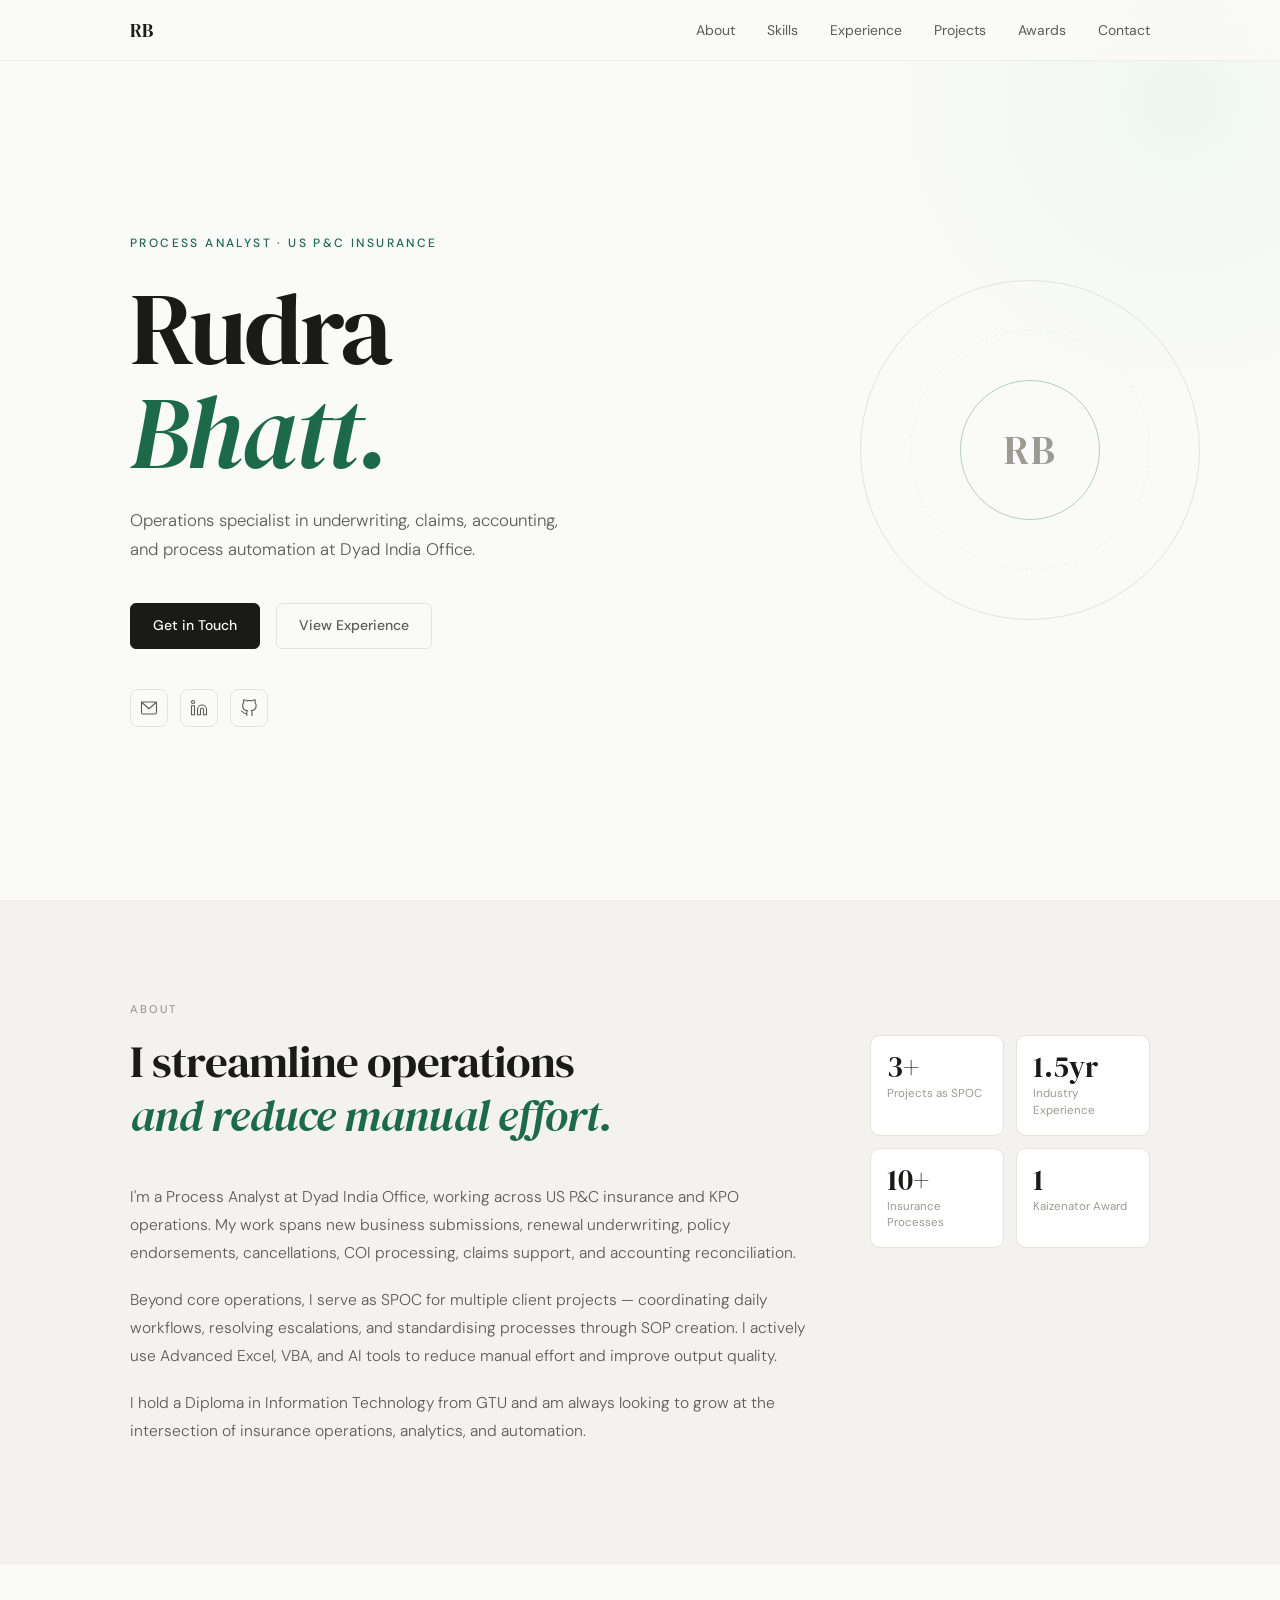
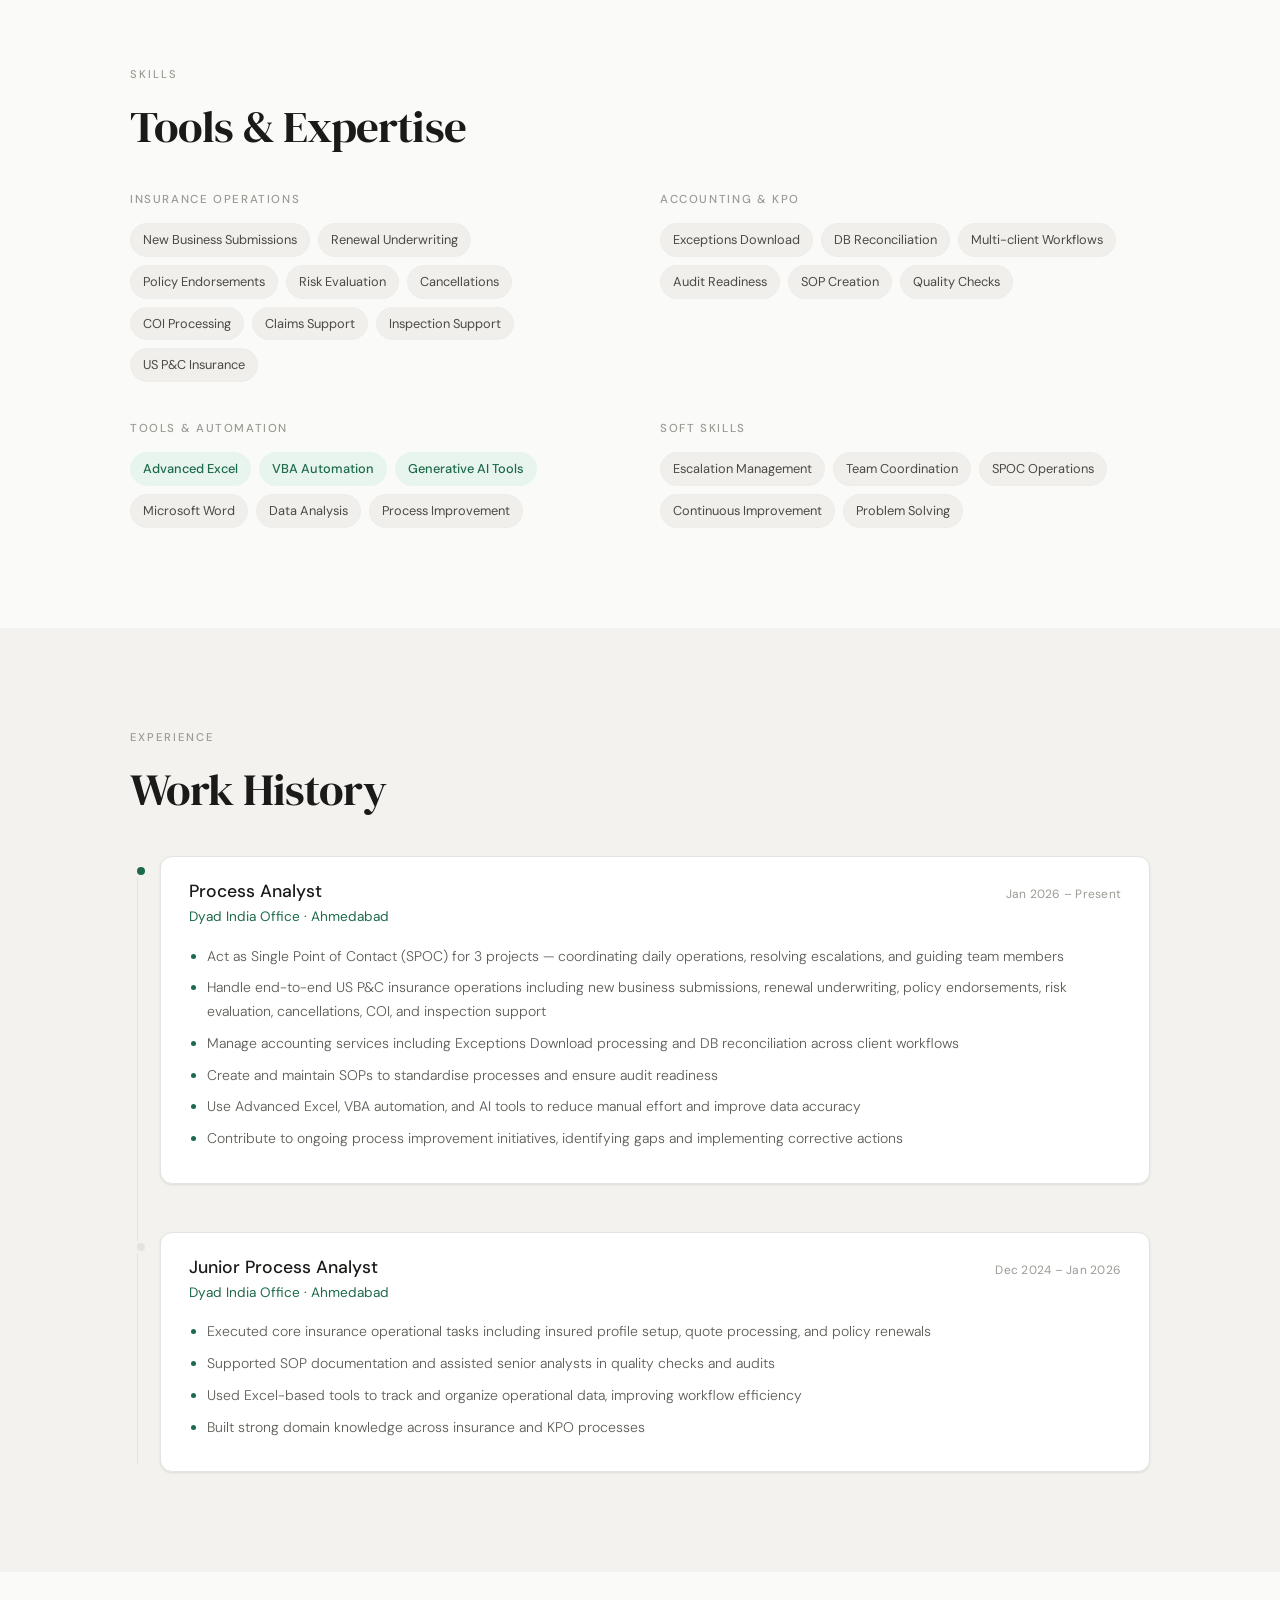
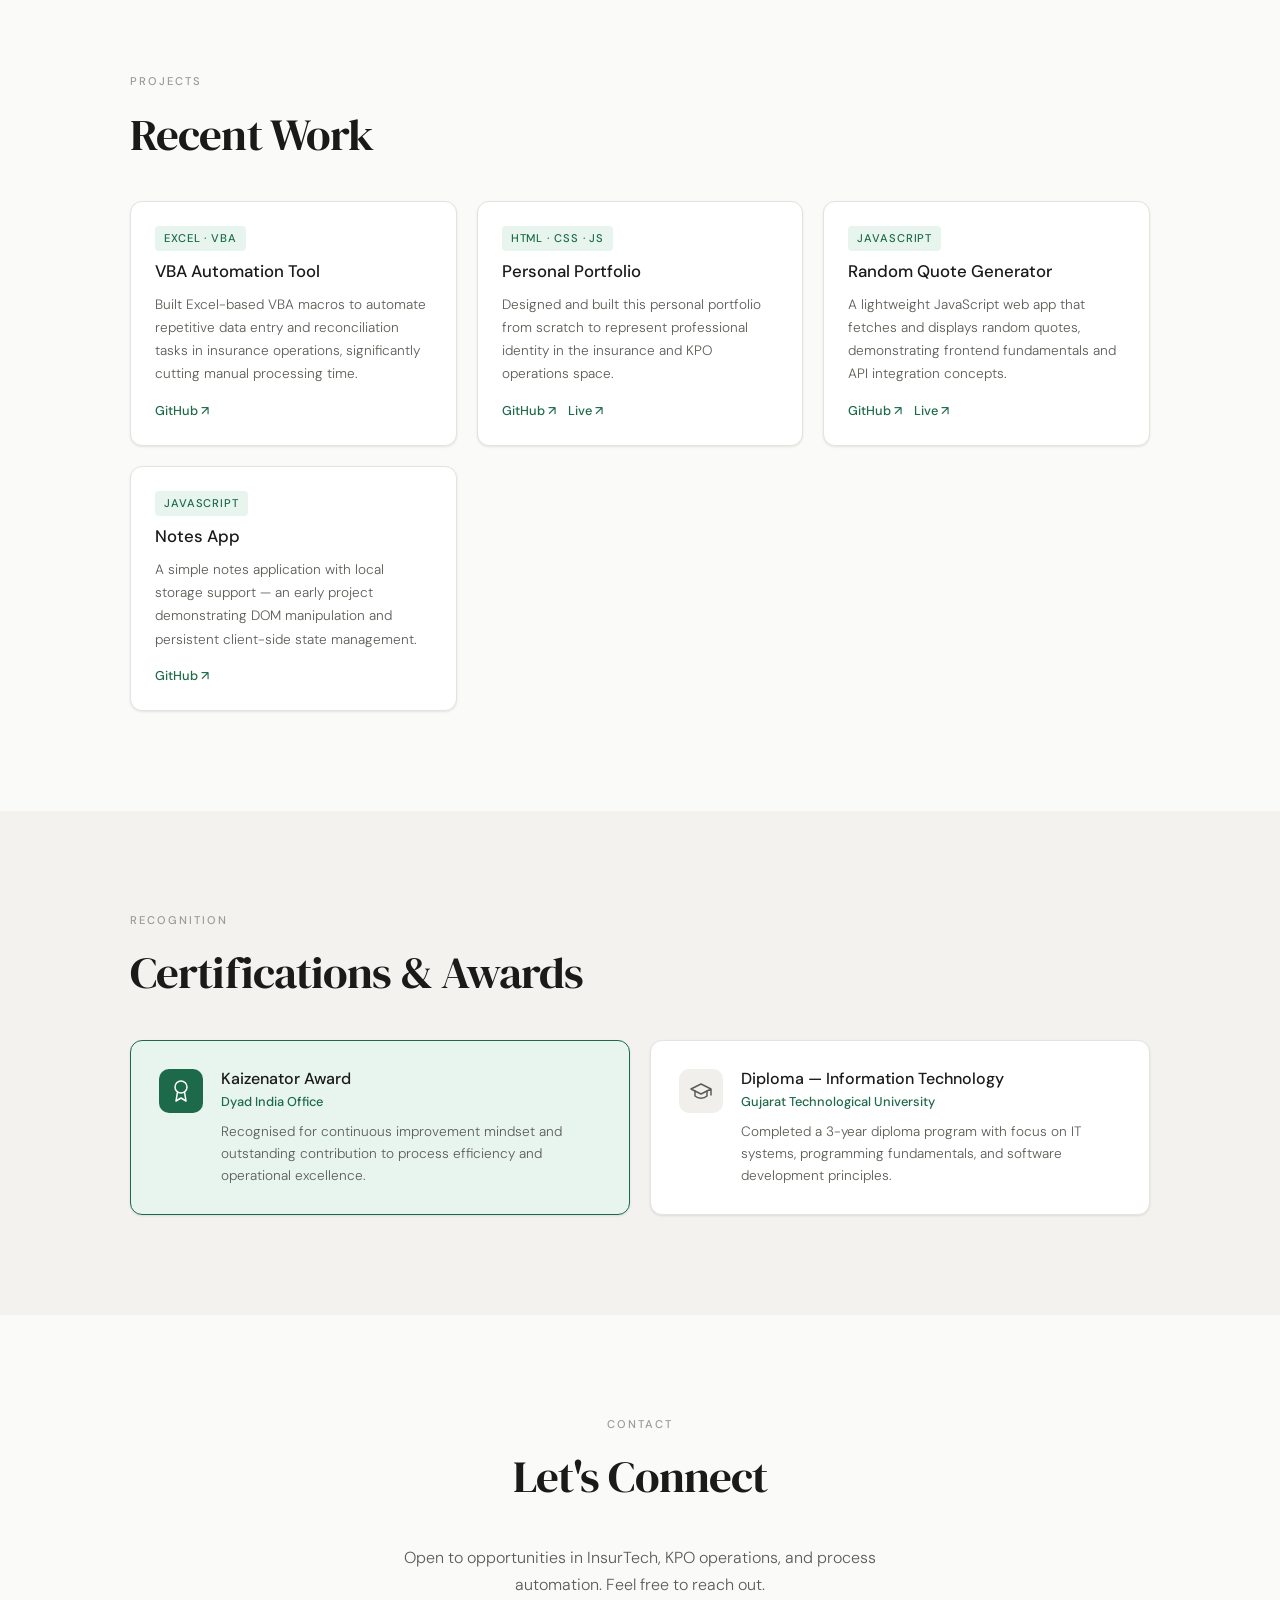
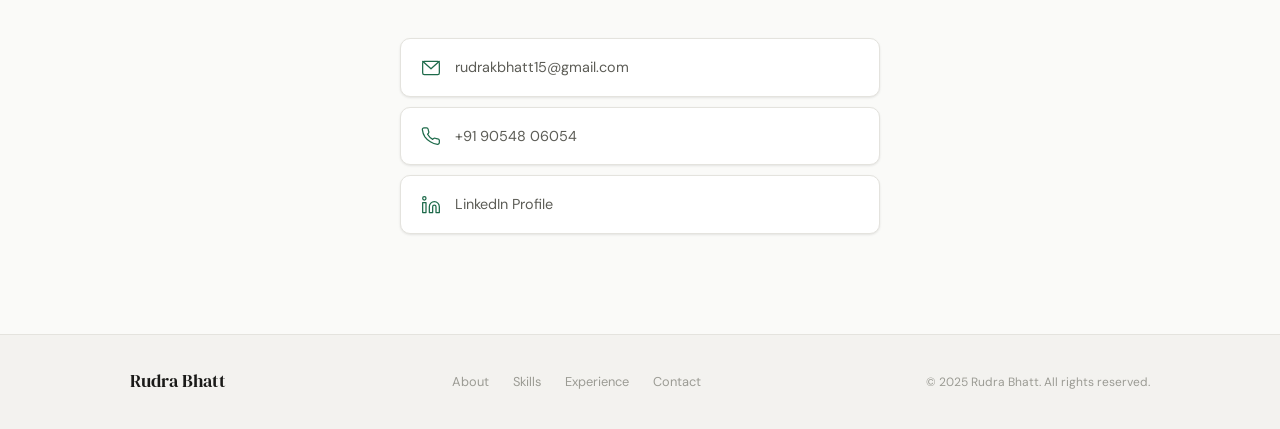
==== index.html @ 37774fe0 "Add files via upload" ====
<!DOCTYPE html>
<html lang="en">
<head>
  <meta charset="UTF-8" />
  <meta name="viewport" content="width=device-width, initial-scale=1.0" />
  <title>Rudra Bhatt — Process Analyst</title>
  <link rel="preconnect" href="https://fonts.googleapis.com" />
  <link rel="preconnect" href="https://fonts.gstatic.com" crossorigin />
  <link href="https://fonts.googleapis.com/css2?family=DM+Sans:ital,opsz,wght@0,9..40,300;0,9..40,400;0,9..40,500;1,9..40,300&family=DM+Serif+Display:ital@0;1&display=swap" rel="stylesheet" />
  <link rel="stylesheet" href="style.css" />
</head>
<body class="light-theme">

  <!-- NAV -->
  <nav id="navbar">
    <div class="nav-inner">
      <a href="#hero" class="nav-logo">RB</a>
      <ul class="nav-links">
        <li><a href="#about">About</a></li>
        <li><a href="#skills">Skills</a></li>
        <li><a href="#experience">Experience</a></li>
        <li><a href="#projects">Projects</a></li>
        <li><a href="#awards">Awards</a></li>
        <li><a href="#contact">Contact</a></li>
      </ul>
      <button class="hamburger" id="hamburger" aria-label="Menu">
        <span></span><span></span><span></span>
      </button>
    </div>
    <div class="mobile-menu" id="mobileMenu">
      <a href="#about" class="mobile-link">About</a>
      <a href="#skills" class="mobile-link">Skills</a>
      <a href="#experience" class="mobile-link">Experience</a>
      <a href="#projects" class="mobile-link">Projects</a>
      <a href="#awards" class="mobile-link">Awards</a>
      <a href="#contact" class="mobile-link">Contact</a>
    </div>
  </nav>

  <!-- HERO -->
  <section id="hero">
    <div class="hero-inner">
      <p class="hero-eyebrow">Process Analyst · US P&C Insurance</p>
      <h1 class="hero-title">Rudra<br /><em>Bhatt.</em></h1>
      <p class="hero-sub">Operations specialist in underwriting, claims, accounting,<br class="br-desktop" /> and process automation at Dyad India Office.</p>
      <div class="hero-actions">
        <a href="#contact" class="btn btn-primary">Get in Touch</a>
        <a href="#experience" class="btn btn-ghost">View Experience</a>
      </div>
      <div class="hero-links">
        <a href="mailto:rudrakbhatt15@gmail.com" class="social-link" aria-label="Email">
          <svg width="18" height="18" viewBox="0 0 24 24" fill="none" stroke="currentColor" stroke-width="1.5" stroke-linecap="round" stroke-linejoin="round"><rect x="2" y="4" width="20" height="16" rx="2"/><polyline points="2,4 12,13 22,4"/></svg>
        </a>
        <a href="https://www.linkedin.com/in/rudrabhatt-700973402" target="_blank" class="social-link" aria-label="LinkedIn">
          <svg width="18" height="18" viewBox="0 0 24 24" fill="none" stroke="currentColor" stroke-width="1.5" stroke-linecap="round" stroke-linejoin="round"><path d="M16 8a6 6 0 0 1 6 6v7h-4v-7a2 2 0 0 0-2-2 2 2 0 0 0-2 2v7h-4v-7a6 6 0 0 1 6-6z"/><rect x="2" y="9" width="4" height="12"/><circle cx="4" cy="4" r="2"/></svg>
        </a>
        <a href="https://github.com/08-rudra" target="_blank" class="social-link" aria-label="GitHub">
          <svg width="18" height="18" viewBox="0 0 24 24" fill="none" stroke="currentColor" stroke-width="1.5" stroke-linecap="round" stroke-linejoin="round"><path d="M9 19c-5 1.5-5-2.5-7-3m14 6v-3.87a3.37 3.37 0 0 0-.94-2.61c3.14-.35 6.44-1.54 6.44-7A5.44 5.44 0 0 0 20 4.77 5.07 5.07 0 0 0 19.91 1S18.73.65 16 2.48a13.38 13.38 0 0 0-7 0C6.27.65 5.09 1 5.09 1A5.07 5.07 0 0 0 5 4.77a5.44 5.44 0 0 0-1.5 3.78c0 5.42 3.3 6.61 6.44 7A3.37 3.37 0 0 0 9 18.13V22"/></svg>
        </a>
      </div>
    </div>
    <div class="hero-graphic">
      <div class="graphic-ring ring-1"></div>
      <div class="graphic-ring ring-2"></div>
      <div class="graphic-ring ring-3"></div>
      <div class="graphic-initials">RB</div>
    </div>
  </section>

  <!-- ABOUT -->
  <section id="about">
    <div class="section-inner">
      <div class="section-label">About</div>
      <div class="about-grid">
        <div class="about-text">
          <h2 class="section-title">I streamline operations<br /><em>and reduce manual effort.</em></h2>
          <p>I'm a Process Analyst at Dyad India Office, working across US P&C insurance and KPO operations. My work spans new business submissions, renewal underwriting, policy endorsements, cancellations, COI processing, claims support, and accounting reconciliation.</p>
          <p>Beyond core operations, I serve as SPOC for multiple client projects — coordinating daily workflows, resolving escalations, and standardising processes through SOP creation. I actively use Advanced Excel, VBA, and AI tools to reduce manual effort and improve output quality.</p>
          <p>I hold a Diploma in Information Technology from GTU and am always looking to grow at the intersection of insurance operations, analytics, and automation.</p>
        </div>
        <div class="about-stats">
          <div class="stat-card">
            <span class="stat-num">3+</span>
            <span class="stat-label">Projects as SPOC</span>
          </div>
          <div class="stat-card">
            <span class="stat-num">1.5yr</span>
            <span class="stat-label">Industry Experience</span>
          </div>
          <div class="stat-card">
            <span class="stat-num">10+</span>
            <span class="stat-label">Insurance Processes</span>
          </div>
          <div class="stat-card">
            <span class="stat-num">1</span>
            <span class="stat-label">Kaizenator Award</span>
          </div>
        </div>
      </div>
    </div>
  </section>

  <!-- SKILLS -->
  <section id="skills">
    <div class="section-inner">
      <div class="section-label">Skills</div>
      <h2 class="section-title">Tools &amp; Expertise</h2>
      <div class="skills-grid">
        <div class="skill-group">
          <h4 class="skill-group-title">Insurance Operations</h4>
          <div class="tags">
            <span class="tag">New Business Submissions</span>
            <span class="tag">Renewal Underwriting</span>
            <span class="tag">Policy Endorsements</span>
            <span class="tag">Risk Evaluation</span>
            <span class="tag">Cancellations</span>
            <span class="tag">COI Processing</span>
            <span class="tag">Claims Support</span>
            <span class="tag">Inspection Support</span>
            <span class="tag">US P&C Insurance</span>
          </div>
        </div>
        <div class="skill-group">
          <h4 class="skill-group-title">Accounting &amp; KPO</h4>
          <div class="tags">
            <span class="tag">Exceptions Download</span>
            <span class="tag">DB Reconciliation</span>
            <span class="tag">Multi-client Workflows</span>
            <span class="tag">Audit Readiness</span>
            <span class="tag">SOP Creation</span>
            <span class="tag">Quality Checks</span>
          </div>
        </div>
        <div class="skill-group">
          <h4 class="skill-group-title">Tools &amp; Automation</h4>
          <div class="tags">
            <span class="tag tag-accent">Advanced Excel</span>
            <span class="tag tag-accent">VBA Automation</span>
            <span class="tag tag-accent">Generative AI Tools</span>
            <span class="tag">Microsoft Word</span>
            <span class="tag">Data Analysis</span>
            <span class="tag">Process Improvement</span>
          </div>
        </div>
        <div class="skill-group">
          <h4 class="skill-group-title">Soft Skills</h4>
          <div class="tags">
            <span class="tag">Escalation Management</span>
            <span class="tag">Team Coordination</span>
            <span class="tag">SPOC Operations</span>
            <span class="tag">Continuous Improvement</span>
            <span class="tag">Problem Solving</span>
          </div>
        </div>
      </div>
    </div>
  </section>

  <!-- EXPERIENCE -->
  <section id="experience">
    <div class="section-inner">
      <div class="section-label">Experience</div>
      <h2 class="section-title">Work History</h2>
      <div class="timeline">

        <div class="timeline-item">
          <div class="timeline-dot"></div>
          <div class="timeline-content">
            <div class="timeline-header">
              <div>
                <h3 class="timeline-role">Process Analyst</h3>
                <p class="timeline-company">Dyad India Office · Ahmedabad</p>
              </div>
              <span class="timeline-date">Jan 2026 – Present</span>
            </div>
            <ul class="timeline-bullets">
              <li>Act as Single Point of Contact (SPOC) for 3 projects — coordinating daily operations, resolving escalations, and guiding team members</li>
              <li>Handle end-to-end US P&C insurance operations including new business submissions, renewal underwriting, policy endorsements, risk evaluation, cancellations, COI, and inspection support</li>
              <li>Manage accounting services including Exceptions Download processing and DB reconciliation across client workflows</li>
              <li>Create and maintain SOPs to standardise processes and ensure audit readiness</li>
              <li>Use Advanced Excel, VBA automation, and AI tools to reduce manual effort and improve data accuracy</li>
              <li>Contribute to ongoing process improvement initiatives, identifying gaps and implementing corrective actions</li>
            </ul>
          </div>
        </div>

        <div class="timeline-item">
          <div class="timeline-dot timeline-dot--muted"></div>
          <div class="timeline-content">
            <div class="timeline-header">
              <div>
                <h3 class="timeline-role">Junior Process Analyst</h3>
                <p class="timeline-company">Dyad India Office · Ahmedabad</p>
              </div>
              <span class="timeline-date">Dec 2024 – Jan 2026</span>
            </div>
            <ul class="timeline-bullets">
              <li>Executed core insurance operational tasks including insured profile setup, quote processing, and policy renewals</li>
              <li>Supported SOP documentation and assisted senior analysts in quality checks and audits</li>
              <li>Used Excel-based tools to track and organize operational data, improving workflow efficiency</li>
              <li>Built strong domain knowledge across insurance and KPO processes</li>
            </ul>
          </div>
        </div>

      </div>
    </div>
  </section>

  <!-- PROJECTS -->
  <section id="projects">
    <div class="section-inner">
      <div class="section-label">Projects</div>
      <h2 class="section-title">Recent Work</h2>
      <div class="projects-grid">

        <div class="project-card">
          <div class="project-tag-row">
            <span class="proj-tag">Excel · VBA</span>
          </div>
          <h3 class="project-title">VBA Automation Tool</h3>
          <p class="project-desc">Built Excel-based VBA macros to automate repetitive data entry and reconciliation tasks in insurance operations, significantly cutting manual processing time.</p>
          <div class="project-links">
            <a href="https://github.com/08-rudra" target="_blank" class="proj-link">GitHub ↗</a>
          </div>
        </div>

        <div class="project-card">
          <div class="project-tag-row">
            <span class="proj-tag">HTML · CSS · JS</span>
          </div>
          <h3 class="project-title">Personal Portfolio</h3>
          <p class="project-desc">Designed and built this personal portfolio from scratch to represent professional identity in the insurance and KPO operations space.</p>
          <div class="project-links">
            <a href="https://github.com/08-rudra/Rudra-Portfolio-.git" target="_blank" class="proj-link">GitHub ↗</a>
            <a href="https://08-rudra.github.io/Rudra-Portfolio-/" target="_blank" class="proj-link">Live ↗</a>
          </div>
        </div>

        <div class="project-card">
          <div class="project-tag-row">
            <span class="proj-tag">JavaScript</span>
          </div>
          <h3 class="project-title">Random Quote Generator</h3>
          <p class="project-desc">A lightweight JavaScript web app that fetches and displays random quotes, demonstrating frontend fundamentals and API integration concepts.</p>
          <div class="project-links">
            <a href="https://github.com/08-rudra/Random-Quote-Generator" target="_blank" class="proj-link">GitHub ↗</a>
            <a href="https://08-rudra.github.io/Random-Quote-Generator/" target="_blank" class="proj-link">Live ↗</a>
          </div>
        </div>

        <div class="project-card">
          <div class="project-tag-row">
            <span class="proj-tag">JavaScript</span>
          </div>
          <h3 class="project-title">Notes App</h3>
          <p class="project-desc">A simple notes application with local storage support — an early project demonstrating DOM manipulation and persistent client-side state management.</p>
          <div class="project-links">
            <a href="https://github.com/08-rudra/Notes-.git" target="_blank" class="proj-link">GitHub ↗</a>
          </div>
        </div>

      </div>
    </div>
  </section>

  <!-- AWARDS -->
  <section id="awards">
    <div class="section-inner">
      <div class="section-label">Recognition</div>
      <h2 class="section-title">Certifications &amp; Awards</h2>
      <div class="awards-grid">
        <div class="award-card award-card--featured">
          <div class="award-icon">
            <svg width="24" height="24" viewBox="0 0 24 24" fill="none" stroke="currentColor" stroke-width="1.5" stroke-linecap="round" stroke-linejoin="round"><circle cx="12" cy="8" r="6"/><path d="M15.477 12.89L17 22l-5-3-5 3 1.523-9.11"/></svg>
          </div>
          <div>
            <h3 class="award-title">Kaizenator Award</h3>
            <p class="award-org">Dyad India Office</p>
            <p class="award-desc">Recognised for continuous improvement mindset and outstanding contribution to process efficiency and operational excellence.</p>
          </div>
        </div>
        <div class="award-card">
          <div class="award-icon award-icon--muted">
            <svg width="24" height="24" viewBox="0 0 24 24" fill="none" stroke="currentColor" stroke-width="1.5" stroke-linecap="round" stroke-linejoin="round"><path d="M22 10v6M2 10l10-5 10 5-10 5z"/><path d="M6 12v5c3 3 9 3 12 0v-5"/></svg>
          </div>
          <div>
            <h3 class="award-title">Diploma — Information Technology</h3>
            <p class="award-org">Gujarat Technological University</p>
            <p class="award-desc">Completed a 3-year diploma program with focus on IT systems, programming fundamentals, and software development principles.</p>
          </div>
        </div>
      </div>
    </div>
  </section>

  <!-- CONTACT -->
  <section id="contact">
    <div class="section-inner contact-inner">
      <div class="section-label">Contact</div>
      <h2 class="section-title">Let's Connect</h2>
      <p class="contact-sub">Open to opportunities in InsurTech, KPO operations, and process automation. Feel free to reach out.</p>
      <div class="contact-cards">
        <a href="mailto:rudrakbhatt15@gmail.com" class="contact-card">
          <svg width="20" height="20" viewBox="0 0 24 24" fill="none" stroke="currentColor" stroke-width="1.5" stroke-linecap="round" stroke-linejoin="round"><rect x="2" y="4" width="20" height="16" rx="2"/><polyline points="2,4 12,13 22,4"/></svg>
          <span>rudrakbhatt15@gmail.com</span>
        </a>
        <a href="tel:+919054806054" class="contact-card">
          <svg width="20" height="20" viewBox="0 0 24 24" fill="none" stroke="currentColor" stroke-width="1.5" stroke-linecap="round" stroke-linejoin="round"><path d="M22 16.92v3a2 2 0 0 1-2.18 2 19.79 19.79 0 0 1-8.63-3.07A19.5 19.5 0 0 1 4.69 13a19.79 19.79 0 0 1-3.07-8.67A2 2 0 0 1 3.6 2.18h3a2 2 0 0 1 2 1.72c.127.96.361 1.903.7 2.81a2 2 0 0 1-.45 2.11L7.91 9.91a16 16 0 0 0 6.16 6.16l.91-.91a2 2 0 0 1 2.11-.45c.907.339 1.85.573 2.81.7A2 2 0 0 1 22 16.92z"/></svg>
          <span>+91 90548 06054</span>
        </a>
        <a href="https://www.linkedin.com/in/rudrabhatt-700973402" target="_blank" class="contact-card">
          <svg width="20" height="20" viewBox="0 0 24 24" fill="none" stroke="currentColor" stroke-width="1.5" stroke-linecap="round" stroke-linejoin="round"><path d="M16 8a6 6 0 0 1 6 6v7h-4v-7a2 2 0 0 0-2-2 2 2 0 0 0-2 2v7h-4v-7a6 6 0 0 1 6-6z"/><rect x="2" y="9" width="4" height="12"/><circle cx="4" cy="4" r="2"/></svg>
          <span>LinkedIn Profile</span>
        </a>
      </div>
    </div>
  </section>

  <!-- FOOTER -->
  <footer>
    <div class="footer-inner">
      <span class="footer-logo">Rudra Bhatt</span>
      <nav class="footer-nav">
        <a href="#about">About</a>
        <a href="#skills">Skills</a>
        <a href="#experience">Experience</a>
        <a href="#contact">Contact</a>
      </nav>
      <p class="footer-copy">© 2025 Rudra Bhatt. All rights reserved.</p>
    </div>
  </footer>

  <script src="script.js"></script>
</body>
</html>
---- style.css ----
/* =============================================
   THEME VARIABLES
   ============================================= */

:root {
  --transition-theme: background-color 0.5s ease, color 0.5s ease, border-color 0.5s ease;
}

/* DEFAULT: LIGHT */
.light-theme {
  --bg:          #fafaf8;
  --bg-surface:  #ffffff;
  --bg-subtle:   #f3f2ef;
  --text-primary:#1a1a18;
  --text-secondary:#5c5c56;
  --text-muted:  #9b9b94;
  --accent:      #1d6a4a;
  --accent-light:#e8f5ef;
  --accent-text: #1d6a4a;
  --border:      #e4e3de;
  --border-soft: #eeede8;
  --tag-bg:      #f0efeb;
  --tag-text:    #4a4a44;
  --tag-accent-bg: #e8f5ef;
  --tag-accent-text: #1d6a4a;
  --card-shadow: 0 1px 3px rgba(0,0,0,0.06), 0 1px 2px rgba(0,0,0,0.04);
  --nav-bg:      rgba(250,250,248,0.92);
}

.dark-theme {
  --bg:          #111110;
  --bg-surface:  #1a1a18;
  --bg-subtle:   #222220;
  --text-primary:#f0efeb;
  --text-secondary:#a8a8a0;
  --text-muted:  #68685e;
  --accent:      #4ade9a;
  --accent-light:#0d2b1e;
  --accent-text: #4ade9a;
  --border:      #2a2a28;
  --border-soft: #222220;
  --tag-bg:      #252523;
  --tag-text:    #c8c8c0;
  --tag-accent-bg: #0d2b1e;
  --tag-accent-text: #4ade9a;
  --card-shadow: 0 1px 3px rgba(0,0,0,0.4);
  --nav-bg:      rgba(17,17,16,0.92);
}

.blue-theme {
  --bg:          #f5f8fd;
  --bg-surface:  #ffffff;
  --bg-subtle:   #eaf0f9;
  --text-primary:#0d1b2e;
  --text-secondary:#4a5e78;
  --text-muted:  #8a9ab0;
  --accent:      #1855a3;
  --accent-light:#deeaf9;
  --accent-text: #1855a3;
  --border:      #dde6f0;
  --border-soft: #e8f0f8;
  --tag-bg:      #eaf0f9;
  --tag-text:    #2a4a6e;
  --tag-accent-bg:#deeaf9;
  --tag-accent-text:#1855a3;
  --card-shadow: 0 1px 3px rgba(24,85,163,0.08);
  --nav-bg:      rgba(245,248,253,0.92);
}

.grey-theme {
  --bg:          #f7f7f5;
  --bg-surface:  #ffffff;
  --bg-subtle:   #eeeeeb;
  --text-primary:#1c1c1a;
  --text-secondary:#606060;
  --text-muted:  #a0a09a;
  --accent:      #444440;
  --accent-light:#e8e8e5;
  --accent-text: #1c1c1a;
  --border:      #e0e0db;
  --border-soft: #ebebea;
  --tag-bg:      #ebebea;
  --tag-text:    #3a3a38;
  --tag-accent-bg:#dededd;
  --tag-accent-text:#1c1c1a;
  --card-shadow: 0 1px 3px rgba(0,0,0,0.05);
  --nav-bg:      rgba(247,247,245,0.92);
}

/* =============================================
   RESET & BASE
   ============================================= */

*, *::before, *::after { box-sizing: border-box; margin: 0; padding: 0; }

html { scroll-behavior: smooth; font-size: 16px; }

body {
  font-family: 'DM Sans', system-ui, sans-serif;
  background-color: var(--bg);
  color: var(--text-primary);
  line-height: 1.7;
  transition: var(--transition-theme);
  overflow-x: hidden;
}

a { color: inherit; text-decoration: none; }
ul { list-style: none; }
img { max-width: 100%; }

/* =============================================
   TYPOGRAPHY
   ============================================= */

h1, h2, h3, h4 { line-height: 1.2; font-weight: 400; }

.section-title {
  font-family: 'DM Serif Display', Georgia, serif;
  font-size: clamp(2rem, 4vw, 2.8rem);
  color: var(--text-primary);
  margin-bottom: 2.5rem;
  letter-spacing: -0.02em;
}

.section-title em {
  font-style: italic;
  color: var(--accent);
}

.section-label {
  font-size: 0.7rem;
  font-weight: 500;
  letter-spacing: 0.18em;
  text-transform: uppercase;
  color: var(--text-muted);
  margin-bottom: 1rem;
}

/* =============================================
   LAYOUT HELPERS
   ============================================= */

.section-inner {
  max-width: 1100px;
  margin: 0 auto;
  padding: 100px 40px;
}

section:nth-child(even) .section-inner { }

/* =============================================
   NAV
   ============================================= */

#navbar {
  position: fixed;
  top: 0; left: 0; right: 0;
  z-index: 100;
  background: var(--nav-bg);
  backdrop-filter: blur(12px);
  -webkit-backdrop-filter: blur(12px);
  border-bottom: 1px solid var(--border-soft);
  transition: var(--transition-theme);
}

.nav-inner {
  max-width: 1100px;
  margin: 0 auto;
  padding: 0 40px;
  height: 60px;
  display: flex;
  align-items: center;
  justify-content: space-between;
}

.nav-logo {
  font-family: 'DM Serif Display', serif;
  font-size: 1.2rem;
  color: var(--text-primary);
  letter-spacing: 0.02em;
}

.nav-links {
  display: flex;
  gap: 2rem;
  align-items: center;
}

.nav-links a {
  font-size: 0.875rem;
  color: var(--text-secondary);
  transition: color 0.2s;
  font-weight: 400;
}

.nav-links a:hover { color: var(--text-primary); }

.hamburger {
  display: none;
  flex-direction: column;
  gap: 5px;
  background: none;
  border: none;
  cursor: pointer;
  padding: 4px;
}

.hamburger span {
  display: block;
  width: 22px;
  height: 1.5px;
  background: var(--text-primary);
  transition: all 0.3s;
}

.hamburger.open span:nth-child(1) { transform: translateY(6.5px) rotate(45deg); }
.hamburger.open span:nth-child(2) { opacity: 0; }
.hamburger.open span:nth-child(3) { transform: translateY(-6.5px) rotate(-45deg); }

.mobile-menu {
  display: none;
  flex-direction: column;
  padding: 16px 40px 20px;
  gap: 4px;
  border-top: 1px solid var(--border-soft);
  background: var(--nav-bg);
  backdrop-filter: blur(12px);
}

.mobile-menu.open { display: flex; }

.mobile-link {
  font-size: 0.9rem;
  color: var(--text-secondary);
  padding: 8px 0;
  border-bottom: 1px solid var(--border-soft);
  transition: color 0.2s;
}

.mobile-link:hover { color: var(--text-primary); }

/* =============================================
   HERO
   ============================================= */

#hero {
  min-height: 100vh;
  display: flex;
  align-items: center;
  padding-top: 60px;
  background: var(--bg);
  position: relative;
  overflow: hidden;
}

#hero::before {
  content: '';
  position: absolute;
  top: -200px; right: -200px;
  width: 600px; height: 600px;
  background: radial-gradient(circle, var(--accent-light) 0%, transparent 70%);
  pointer-events: none;
  border-radius: 50%;
  opacity: 0.6;
  transition: var(--transition-theme);
}

.hero-inner {
  max-width: 1100px;
  margin: 0 auto;
  padding: 80px 40px;
  flex: 1;
  position: relative;
  z-index: 1;
}

.hero-eyebrow {
  font-size: 0.75rem;
  font-weight: 500;
  letter-spacing: 0.2em;
  text-transform: uppercase;
  color: var(--accent);
  margin-bottom: 1.5rem;
  opacity: 0;
  animation: fadeUp 0.6s ease 0.1s forwards;
}

.hero-title {
  font-family: 'DM Serif Display', serif;
  font-size: clamp(3.5rem, 8vw, 7rem);
  line-height: 1.0;
  letter-spacing: -0.03em;
  color: var(--text-primary);
  margin-bottom: 1.5rem;
  opacity: 0;
  animation: fadeUp 0.7s ease 0.2s forwards;
}

.hero-title em {
  font-style: italic;
  color: var(--accent);
}

.hero-sub {
  font-size: 1.05rem;
  color: var(--text-secondary);
  max-width: 520px;
  margin-bottom: 2.5rem;
  line-height: 1.7;
  font-weight: 300;
  opacity: 0;
  animation: fadeUp 0.7s ease 0.3s forwards;
}

.hero-actions {
  display: flex;
  gap: 1rem;
  margin-bottom: 2.5rem;
  flex-wrap: wrap;
  opacity: 0;
  animation: fadeUp 0.7s ease 0.4s forwards;
}

.btn {
  display: inline-flex;
  align-items: center;
  font-size: 0.875rem;
  font-weight: 500;
  padding: 10px 22px;
  border-radius: 6px;
  cursor: pointer;
  transition: all 0.2s;
  font-family: 'DM Sans', sans-serif;
}

.btn-primary {
  background: var(--text-primary);
  color: var(--bg);
  border: 1px solid var(--text-primary);
}

.btn-primary:hover {
  background: var(--accent);
  border-color: var(--accent);
  color: #fff;
  transform: translateY(-1px);
}

.btn-ghost {
  background: transparent;
  color: var(--text-secondary);
  border: 1px solid var(--border);
}

.btn-ghost:hover {
  border-color: var(--text-secondary);
  color: var(--text-primary);
  transform: translateY(-1px);
}

.hero-links {
  display: flex;
  gap: 0.75rem;
  opacity: 0;
  animation: fadeUp 0.7s ease 0.5s forwards;
}

.social-link {
  width: 38px; height: 38px;
  border: 1px solid var(--border);
  border-radius: 8px;
  display: flex;
  align-items: center;
  justify-content: center;
  color: var(--text-secondary);
  transition: all 0.2s;
}

.social-link:hover {
  border-color: var(--accent);
  color: var(--accent);
  transform: translateY(-2px);
}

.hero-graphic {
  position: absolute;
  right: 80px;
  top: 50%;
  transform: translateY(-50%);
  width: 340px; height: 340px;
  display: flex;
  align-items: center;
  justify-content: center;
  pointer-events: none;
  opacity: 0;
  animation: fadeIn 1s ease 0.6s forwards;
}

.graphic-ring {
  position: absolute;
  border-radius: 50%;
  border: 1px solid var(--border);
  transition: var(--transition-theme);
}

.ring-1 { width: 340px; height: 340px; animation: spin 40s linear infinite; }
.ring-2 { width: 240px; height: 240px; animation: spin 28s linear infinite reverse; }
.ring-3 { width: 140px; height: 140px; animation: spin 18s linear infinite; }

.ring-1 { border-color: var(--border); }
.ring-2 { border-color: var(--accent-light); border-style: dashed; }
.ring-3 { border-color: var(--accent); opacity: 0.3; }

.graphic-initials {
  font-family: 'DM Serif Display', serif;
  font-size: 2.5rem;
  color: var(--text-muted);
  letter-spacing: 0.05em;
  z-index: 1;
  transition: var(--transition-theme);
}

.br-desktop { display: block; }

/* =============================================
   ABOUT
   ============================================= */

#about { background: var(--bg-subtle); transition: var(--transition-theme); }

.about-grid {
  display: grid;
  grid-template-columns: 1fr 280px;
  gap: 4rem;
  align-items: start;
}

.about-text p {
  font-size: 0.975rem;
  color: var(--text-secondary);
  margin-bottom: 1.2rem;
  line-height: 1.8;
  font-weight: 300;
}

.about-stats {
  display: grid;
  grid-template-columns: 1fr 1fr;
  gap: 12px;
}

.stat-card {
  background: var(--bg-surface);
  border: 1px solid var(--border);
  border-radius: 10px;
  padding: 16px;
  display: flex;
  flex-direction: column;
  gap: 4px;
  transition: var(--transition-theme), transform 0.2s;
}

.stat-card:hover { transform: translateY(-2px); }

.stat-num {
  font-family: 'DM Serif Display', serif;
  font-size: 1.9rem;
  color: var(--text-primary);
  line-height: 1;
}

.stat-label {
  font-size: 0.72rem;
  color: var(--text-muted);
  font-weight: 400;
  line-height: 1.4;
}

/* =============================================
   SKILLS
   ============================================= */

#skills { background: var(--bg); }

.skills-grid {
  display: grid;
  grid-template-columns: 1fr 1fr;
  gap: 2.5rem;
}

.skill-group-title {
  font-size: 0.72rem;
  font-weight: 500;
  letter-spacing: 0.14em;
  text-transform: uppercase;
  color: var(--text-muted);
  margin-bottom: 1rem;
}

.tags {
  display: flex;
  flex-wrap: wrap;
  gap: 8px;
}

.tag {
  font-size: 0.8rem;
  font-weight: 400;
  padding: 5px 12px;
  border-radius: 20px;
  background: var(--tag-bg);
  color: var(--tag-text);
  border: 1px solid var(--border-soft);
  transition: all 0.2s;
  cursor: default;
}

.tag:hover {
  border-color: var(--accent);
  color: var(--accent-text);
}

.tag.tag-accent {
  background: var(--tag-accent-bg);
  color: var(--tag-accent-text);
  border-color: var(--accent-light);
  font-weight: 500;
}

/* =============================================
   EXPERIENCE — TIMELINE
   ============================================= */

#experience { background: var(--bg-subtle); transition: var(--transition-theme); }

.timeline {
  position: relative;
  padding-left: 30px;
}

.timeline::before {
  content: '';
  position: absolute;
  left: 7px; top: 8px; bottom: 8px;
  width: 1px;
  background: var(--border);
  transition: var(--transition-theme);
}

.timeline-item {
  position: relative;
  margin-bottom: 3rem;
}

.timeline-item:last-child { margin-bottom: 0; }

.timeline-dot {
  position: absolute;
  left: -26px;
  top: 8px;
  width: 14px; height: 14px;
  border-radius: 50%;
  background: var(--accent);
  border: 3px solid var(--bg-subtle);
  transition: var(--transition-theme);
}

.timeline-dot--muted {
  background: var(--border);
}

.timeline-content {
  background: var(--bg-surface);
  border: 1px solid var(--border);
  border-radius: 12px;
  padding: 24px 28px;
  box-shadow: var(--card-shadow);
  transition: var(--transition-theme), transform 0.2s;
}

.timeline-content:hover { transform: translateX(4px); }

.timeline-header {
  display: flex;
  justify-content: space-between;
  align-items: flex-start;
  margin-bottom: 1rem;
  gap: 1rem;
  flex-wrap: wrap;
}

.timeline-role {
  font-size: 1.1rem;
  font-weight: 500;
  color: var(--text-primary);
  margin-bottom: 3px;
}

.timeline-company {
  font-size: 0.85rem;
  color: var(--accent);
  font-weight: 400;
}

.timeline-date {
  font-size: 0.75rem;
  color: var(--text-muted);
  font-weight: 400;
  white-space: nowrap;
  padding-top: 3px;
  letter-spacing: 0.02em;
}

.timeline-bullets {
  padding-left: 1.1rem;
  list-style: disc;
  color: var(--text-secondary);
}

.timeline-bullets li {
  font-size: 0.875rem;
  line-height: 1.7;
  margin-bottom: 0.5rem;
  font-weight: 300;
}

.timeline-bullets li::marker { color: var(--accent); }

/* =============================================
   PROJECTS
   ============================================= */

#projects { background: var(--bg); }

.projects-grid {
  display: grid;
  grid-template-columns: repeat(auto-fill, minmax(260px, 1fr));
  gap: 1.25rem;
}

.project-card {
  background: var(--bg-surface);
  border: 1px solid var(--border);
  border-radius: 12px;
  padding: 24px;
  display: flex;
  flex-direction: column;
  gap: 10px;
  box-shadow: var(--card-shadow);
  transition: var(--transition-theme), transform 0.2s, box-shadow 0.2s;
}

.project-card:hover {
  transform: translateY(-3px);
  box-shadow: 0 8px 24px rgba(0,0,0,0.08);
  border-color: var(--accent);
}

.project-tag-row { display: flex; gap: 6px; }

.proj-tag {
  font-size: 0.7rem;
  font-weight: 500;
  letter-spacing: 0.08em;
  text-transform: uppercase;
  color: var(--accent-text);
  background: var(--accent-light);
  padding: 3px 9px;
  border-radius: 4px;
}

.project-title {
  font-size: 1.05rem;
  font-weight: 500;
  color: var(--text-primary);
  line-height: 1.3;
}

.project-desc {
  font-size: 0.85rem;
  color: var(--text-secondary);
  line-height: 1.7;
  font-weight: 300;
  flex: 1;
}

.project-links {
  display: flex;
  gap: 12px;
  margin-top: auto;
  padding-top: 4px;
}

.proj-link {
  font-size: 0.8rem;
  font-weight: 500;
  color: var(--accent-text);
  transition: opacity 0.2s;
}

.proj-link:hover { opacity: 0.7; }

/* =============================================
   AWARDS
   ============================================= */

#awards { background: var(--bg-subtle); transition: var(--transition-theme); }

.awards-grid {
  display: grid;
  grid-template-columns: 1fr 1fr;
  gap: 1.25rem;
}

.award-card {
  background: var(--bg-surface);
  border: 1px solid var(--border);
  border-radius: 12px;
  padding: 28px;
  display: flex;
  gap: 18px;
  align-items: flex-start;
  box-shadow: var(--card-shadow);
  transition: var(--transition-theme), transform 0.2s;
}

.award-card:hover { transform: translateY(-2px); }

.award-card--featured {
  border-color: var(--accent);
  background: var(--accent-light);
}

.award-icon {
  width: 44px; height: 44px;
  border-radius: 10px;
  background: var(--accent);
  display: flex;
  align-items: center;
  justify-content: center;
  color: #fff;
  flex-shrink: 0;
  transition: var(--transition-theme);
}

.award-icon--muted {
  background: var(--tag-bg);
  color: var(--text-secondary);
}

.award-title {
  font-size: 1rem;
  font-weight: 500;
  color: var(--text-primary);
  margin-bottom: 3px;
}

.award-org {
  font-size: 0.8rem;
  color: var(--accent-text);
  font-weight: 500;
  margin-bottom: 8px;
}

.award-desc {
  font-size: 0.85rem;
  color: var(--text-secondary);
  line-height: 1.6;
  font-weight: 300;
}

/* =============================================
   CONTACT
   ============================================= */

#contact { background: var(--bg); }

.contact-inner { text-align: center; }

.contact-sub {
  font-size: 1rem;
  color: var(--text-secondary);
  max-width: 480px;
  margin: 0 auto 2.5rem;
  font-weight: 300;
}

.contact-cards {
  display: flex;
  flex-direction: column;
  gap: 10px;
  max-width: 480px;
  margin: 0 auto;
}

.contact-card {
  display: flex;
  align-items: center;
  gap: 14px;
  background: var(--bg-surface);
  border: 1px solid var(--border);
  border-radius: 10px;
  padding: 16px 20px;
  color: var(--text-secondary);
  font-size: 0.9rem;
  transition: all 0.2s;
  box-shadow: var(--card-shadow);
}

.contact-card:hover {
  border-color: var(--accent);
  color: var(--text-primary);
  transform: translateX(4px);
}

.contact-card svg { color: var(--accent); flex-shrink: 0; }

/* =============================================
   FOOTER
   ============================================= */

footer {
  background: var(--bg-subtle);
  border-top: 1px solid var(--border);
  transition: var(--transition-theme);
}

.footer-inner {
  max-width: 1100px;
  margin: 0 auto;
  padding: 32px 40px;
  display: flex;
  align-items: center;
  justify-content: space-between;
  gap: 2rem;
  flex-wrap: wrap;
}

.footer-logo {
  font-family: 'DM Serif Display', serif;
  font-size: 1.1rem;
  color: var(--text-primary);
}

.footer-nav {
  display: flex;
  gap: 1.5rem;
}

.footer-nav a {
  font-size: 0.8rem;
  color: var(--text-muted);
  transition: color 0.2s;
}

.footer-nav a:hover { color: var(--text-primary); }

.footer-copy {
  font-size: 0.75rem;
  color: var(--text-muted);
}

/* =============================================
   ANIMATIONS
   ============================================= */

@keyframes fadeUp {
  from { opacity: 0; transform: translateY(20px); }
  to   { opacity: 1; transform: translateY(0); }
}

@keyframes fadeIn {
  from { opacity: 0; }
  to   { opacity: 1; }
}

@keyframes spin {
  from { transform: rotate(0deg); }
  to   { transform: rotate(360deg); }
}

/* Scroll reveal */
.reveal {
  opacity: 0;
  transform: translateY(24px);
  transition: opacity 0.6s ease, transform 0.6s ease;
}

.reveal.visible {
  opacity: 1;
  transform: translateY(0);
}

/* =============================================
   RESPONSIVE
   ============================================= */

@media (max-width: 900px) {
  .hero-graphic { display: none; }
  .about-grid { grid-template-columns: 1fr; }
  .about-stats { order: -1; grid-template-columns: repeat(4, 1fr); }
  .skills-grid { grid-template-columns: 1fr; }
  .awards-grid { grid-template-columns: 1fr; }
  .br-desktop { display: none; }
}

@media (max-width: 700px) {
  .section-inner { padding: 70px 24px; }
  .hero-inner { padding: 60px 24px; }
  .nav-inner { padding: 0 24px; }
  .mobile-menu { padding: 12px 24px 16px; }
  .footer-inner { padding: 24px; flex-direction: column; align-items: flex-start; gap: 1rem; }
  .nav-links { display: none; }
  .hamburger { display: flex; }
  .about-stats { grid-template-columns: 1fr 1fr; }
  .timeline-header { flex-direction: column; gap: 4px; }
}

@media (max-width: 480px) {
  .hero-actions { flex-direction: column; }
  .btn { width: 100%; justify-content: center; }
  .projects-grid { grid-template-columns: 1fr; }
}
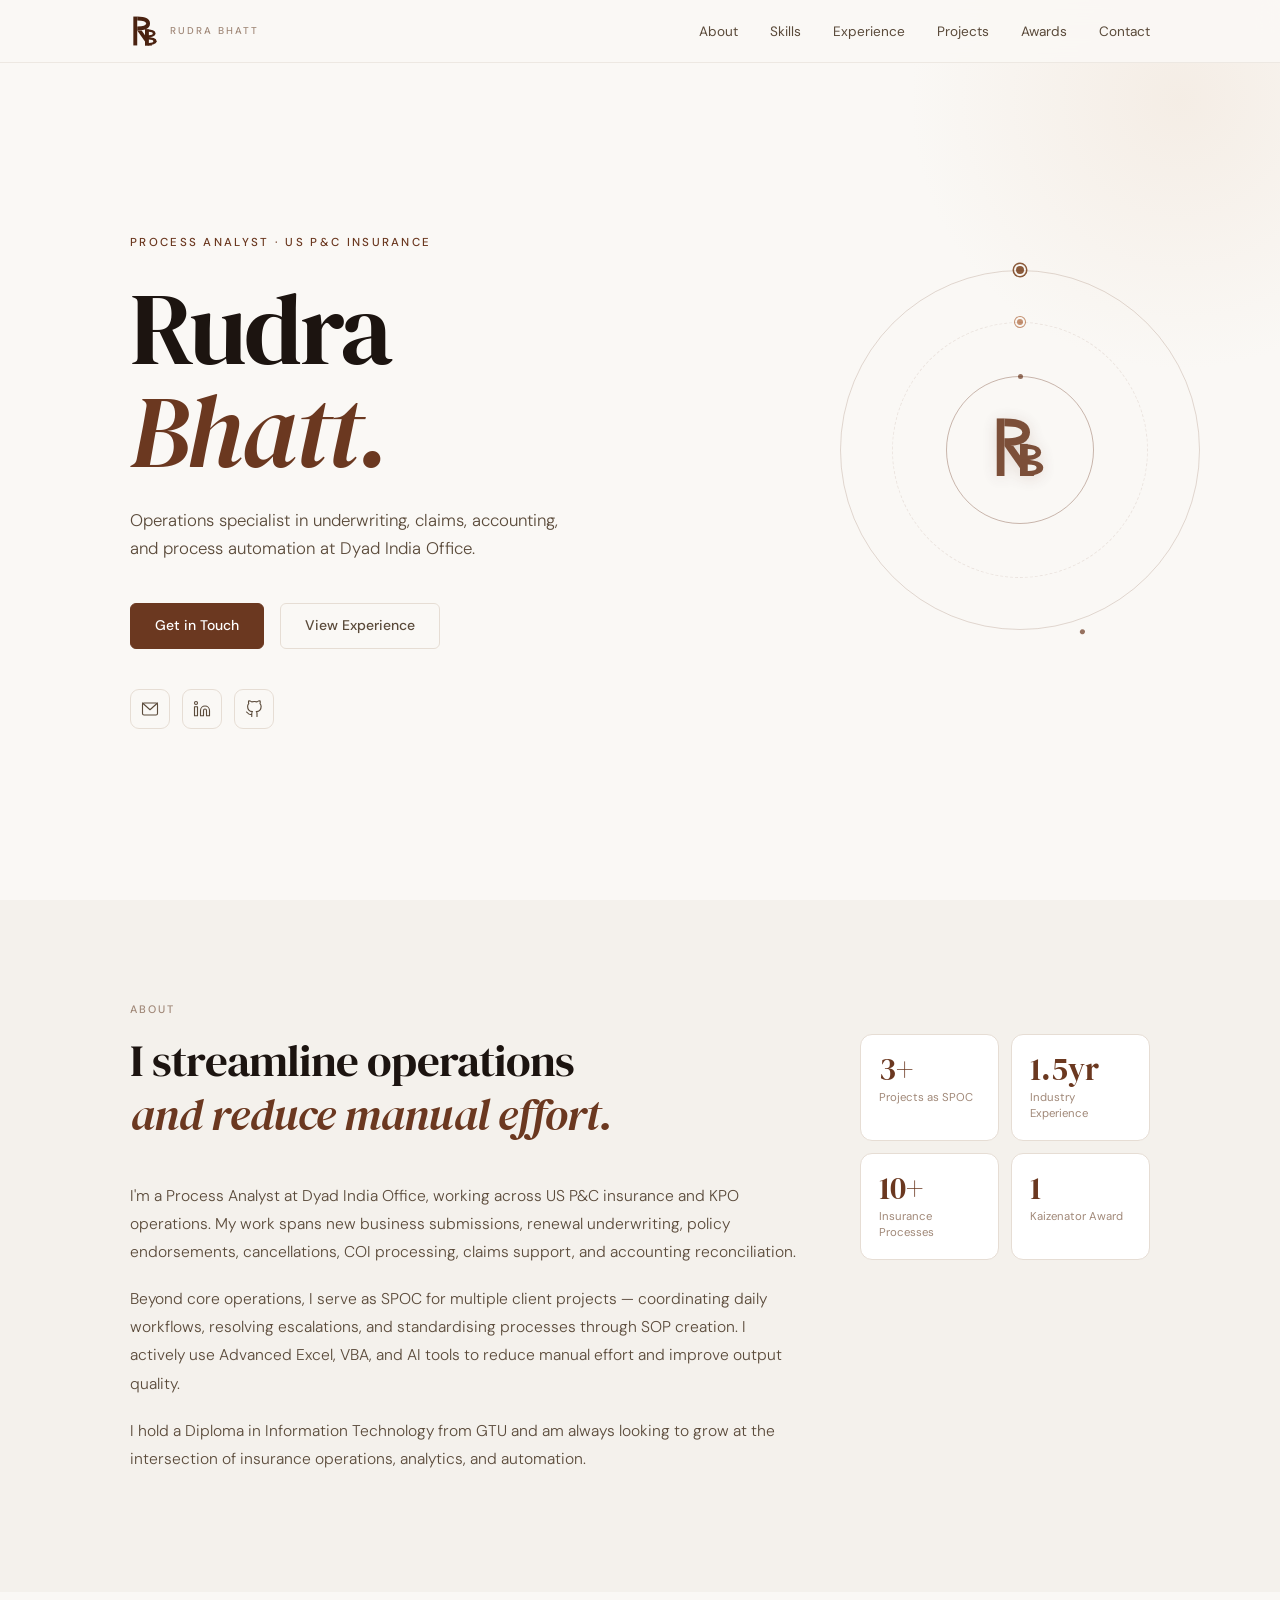
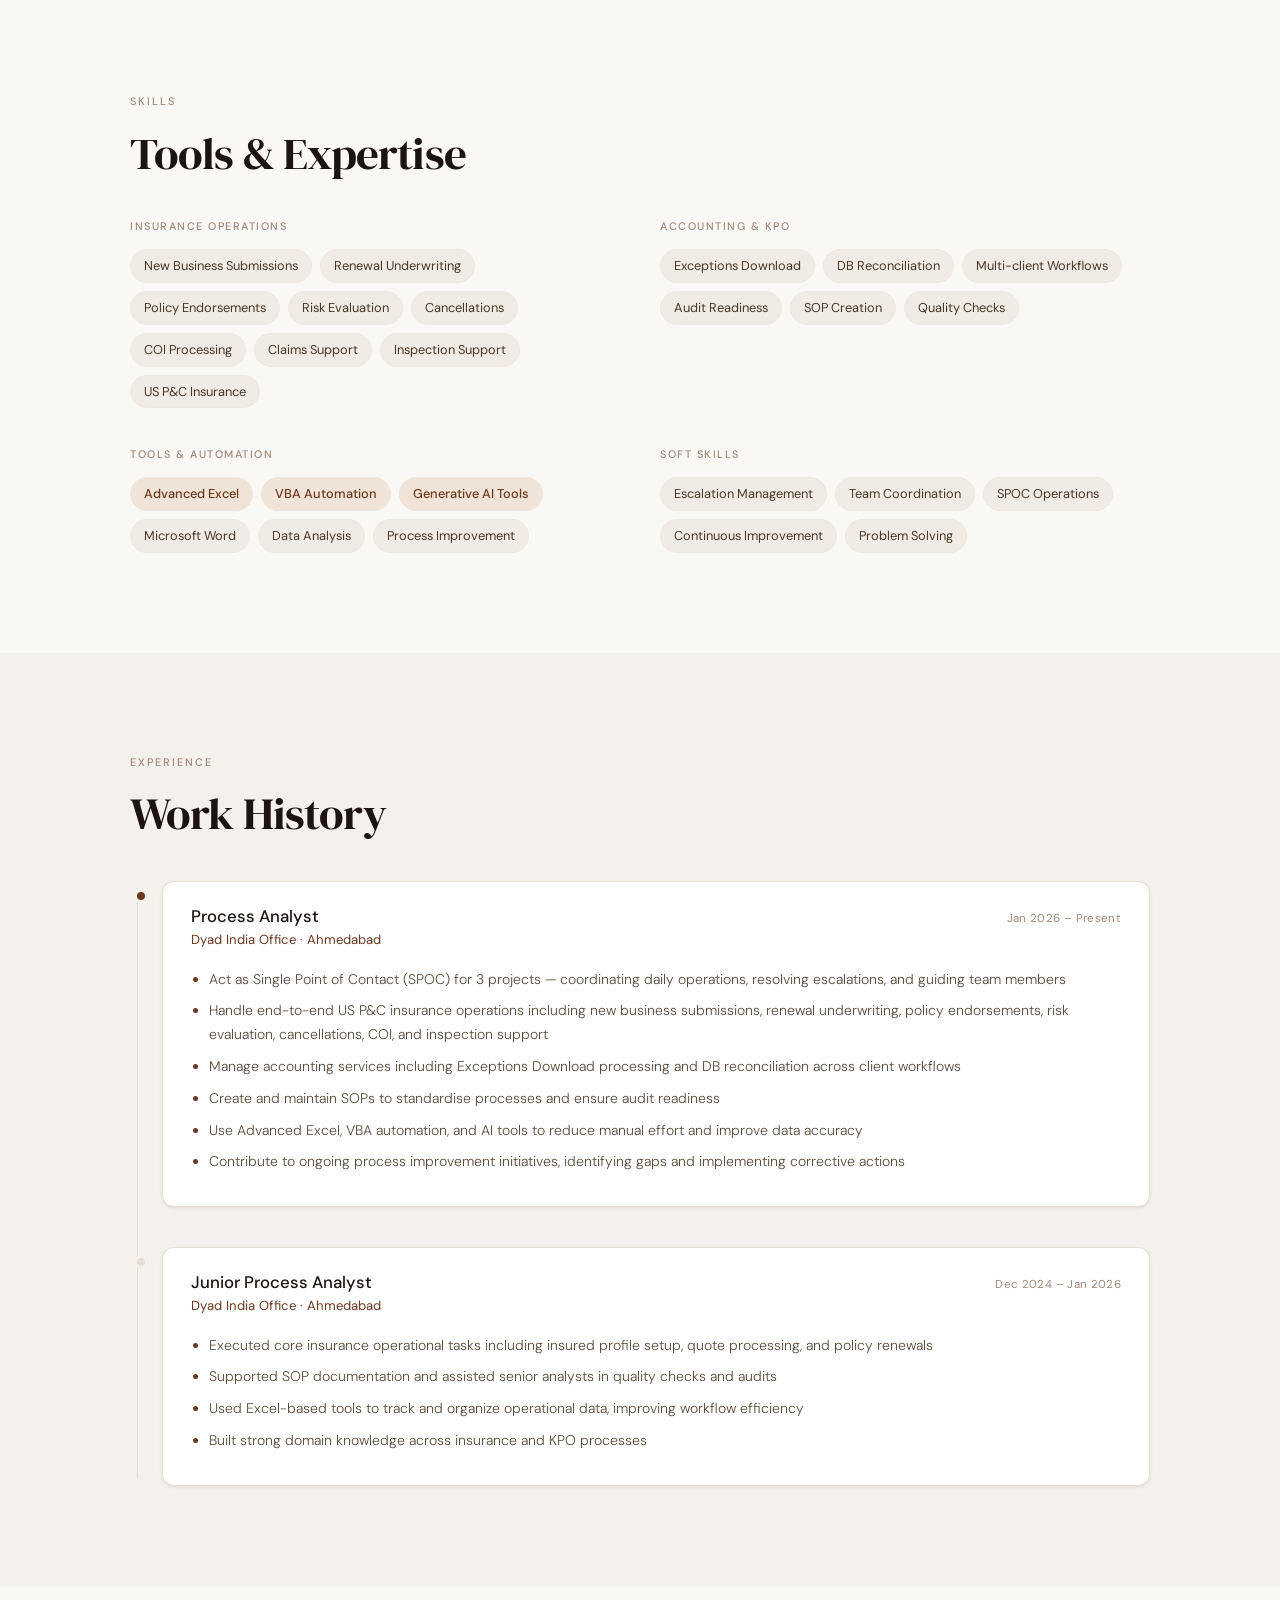
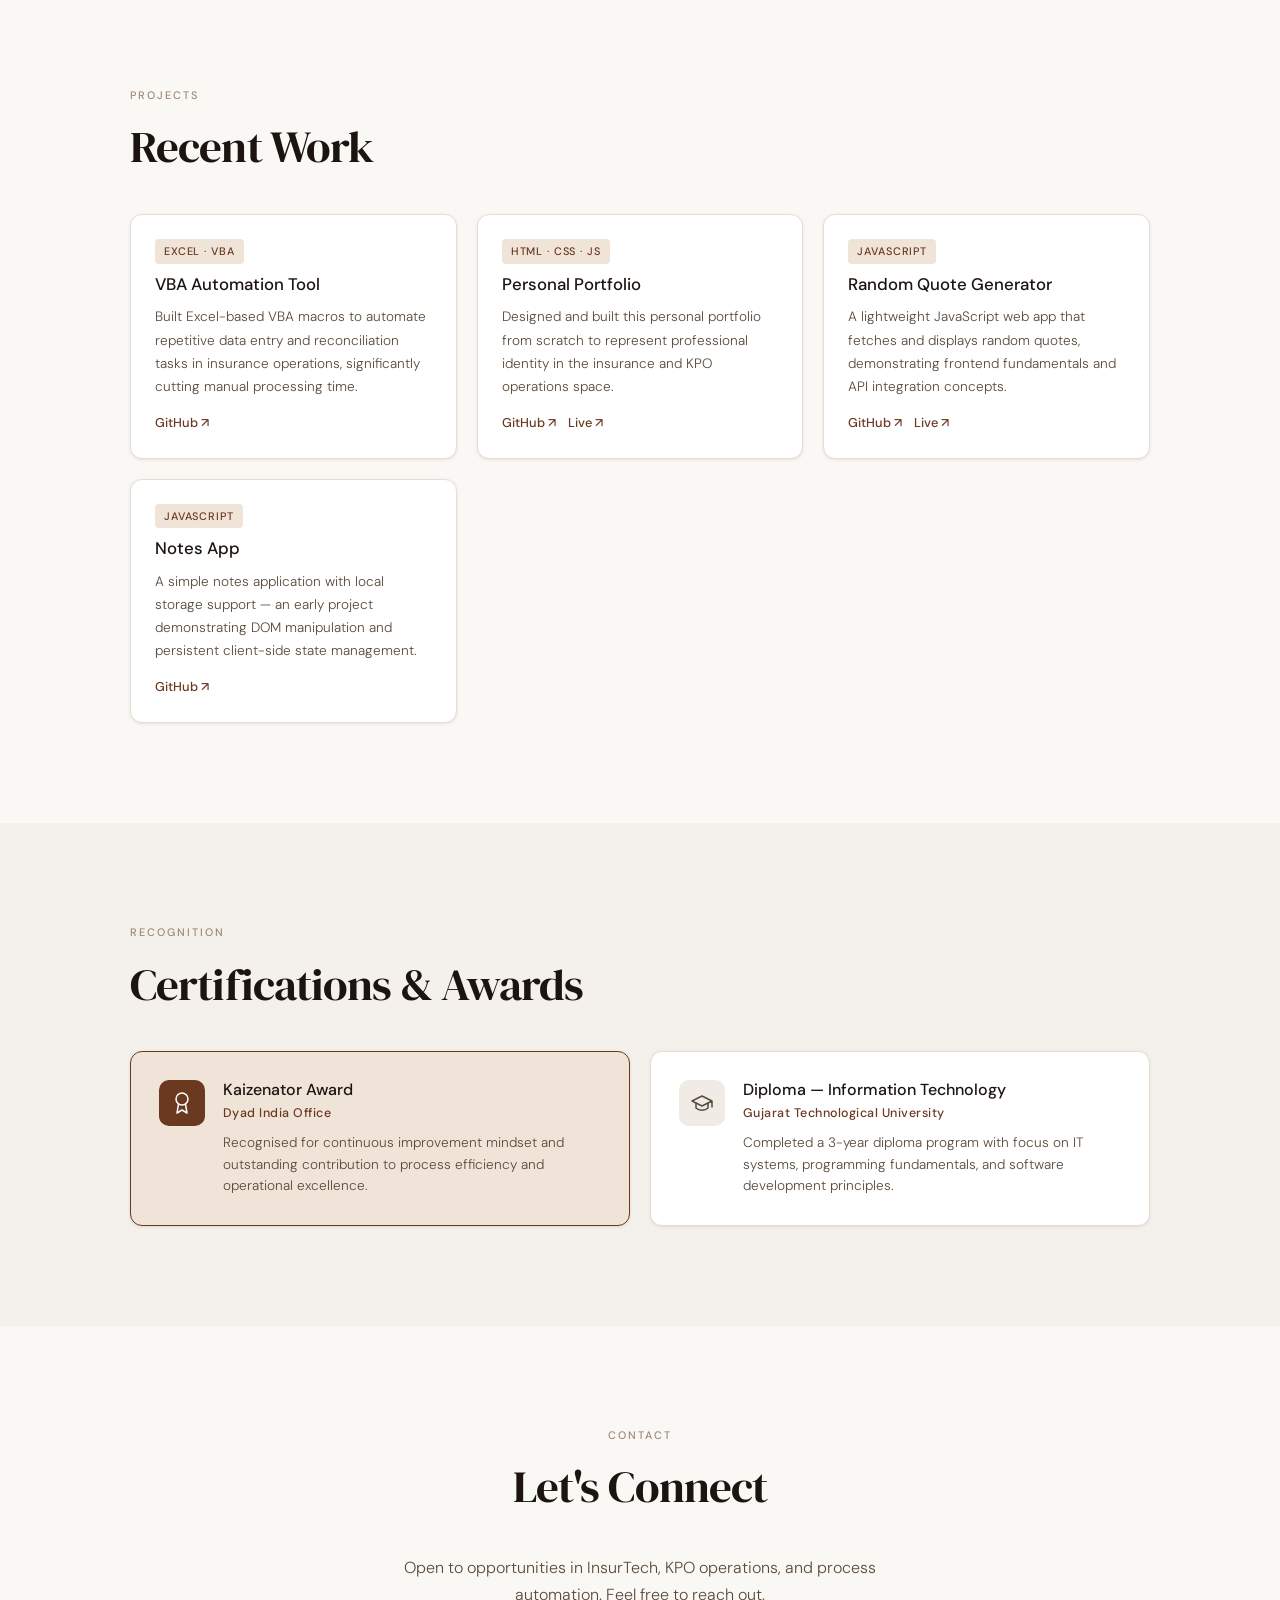
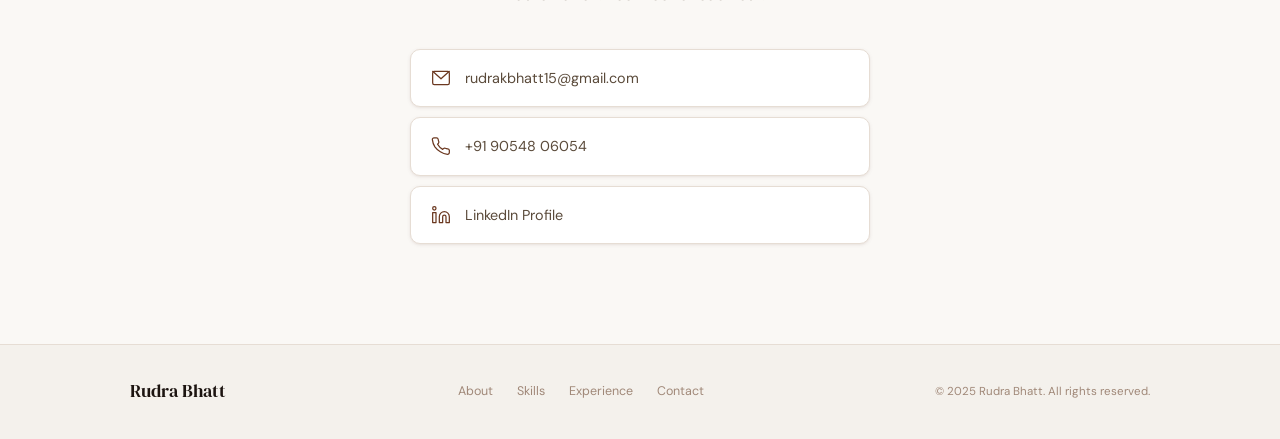
==== commit 675578a5: "Add files via upload" ====
--- a/index.html
+++ b/index.html
@@ -14,7 +14,20 @@
   <!-- NAV -->
   <nav id="navbar">
     <div class="nav-inner">
-      <a href="#hero" class="nav-logo">RB</a>
+      <a href="#hero" class="nav-logo" aria-label="Rudra Bhatt">
+        <svg class="rb-logo" viewBox="0 0 108 120" xmlns="http://www.w3.org/2000/svg" aria-hidden="true">
+          <path d="M12,8 L26,8 L26,112 L12,112 Z" fill="currentColor"/>
+          <path d="M26,8 L26,58 Q72,58 72,33 Q72,8 26,8 Z" fill="currentColor"/>
+          <path d="M26,22 L26,44 Q58,44 58,33 Q58,22 26,22 Z" fill="var(--bg)"/>
+          <polygon points="26,58 42,58 80,112 64,112" fill="currentColor"/>
+          <path d="M54,54 L68,54 L68,112 L54,112 Z" fill="currentColor"/>
+          <path d="M54,54 L54,84 Q92,84 92,69 Q92,54 54,54 Z" fill="currentColor"/>
+          <path d="M68,63 L68,75 Q82,75 82,69 Q82,63 68,63 Z" fill="var(--bg)"/>
+          <path d="M54,82 L54,112 Q96,112 96,97 Q96,82 54,82 Z" fill="currentColor"/>
+          <path d="M68,91 L68,103 Q84,103 84,97 Q84,91 68,91 Z" fill="var(--bg)"/>
+        </svg>
+        <span class="nav-logo-name">RUDRA BHATT</span>
+      </a>
       <ul class="nav-links">
         <li><a href="#about">About</a></li>
         <li><a href="#skills">Skills</a></li>
@@ -59,11 +72,29 @@
         </a>
       </div>
     </div>
-    <div class="hero-graphic">
+    <div class="hero-graphic" id="heroGraphic">
+      <div class="orbit-wrap orbit-wrap-1"><div class="orbit-dot dot-accent"></div></div>
+      <div class="orbit-wrap orbit-wrap-2"><div class="orbit-dot dot-soft"></div></div>
+      <div class="orbit-wrap orbit-wrap-3">
+        <div class="orbit-dot dot-tiny"></div>
+        <div class="orbit-dot dot-tiny dot-offset"></div>
+      </div>
       <div class="graphic-ring ring-1"></div>
       <div class="graphic-ring ring-2"></div>
       <div class="graphic-ring ring-3"></div>
-      <div class="graphic-initials">RB</div>
+      <div class="graphic-center">
+        <svg class="rb-logo-hero" viewBox="0 0 108 130" xmlns="http://www.w3.org/2000/svg">
+          <path d="M12,8 L26,8 L26,112 L12,112 Z" fill="currentColor"/>
+          <path d="M26,8 L26,58 Q72,58 72,33 Q72,8 26,8 Z" fill="currentColor"/>
+          <path d="M26,22 L26,44 Q58,44 58,33 Q58,22 26,22 Z" fill="var(--bg-subtle)"/>
+          <polygon points="26,58 42,58 80,112 64,112" fill="currentColor"/>
+          <path d="M54,54 L68,54 L68,112 L54,112 Z" fill="currentColor"/>
+          <path d="M54,54 L54,84 Q92,84 92,69 Q92,54 54,54 Z" fill="currentColor"/>
+          <path d="M68,63 L68,75 Q82,75 82,69 Q82,63 68,63 Z" fill="var(--bg-subtle)"/>
+          <path d="M54,82 L54,112 Q96,112 96,97 Q96,82 54,82 Z" fill="currentColor"/>
+          <path d="M68,91 L68,103 Q84,103 84,97 Q84,91 68,91 Z" fill="var(--bg-subtle)"/>
+        </svg>
+      </div>
     </div>
   </section>
 
--- a/style.css
+++ b/style.css
@@ -1,98 +1,135 @@
 /* =============================================
-   THEME VARIABLES
+   THEME VARIABLES — v2
    ============================================= */
 
 :root {
-  --transition-theme: background-color 0.5s ease, color 0.5s ease, border-color 0.5s ease;
-}
-
-/* DEFAULT: LIGHT */
+  --transition-theme: background-color 0.55s ease, color 0.55s ease, border-color 0.55s ease, box-shadow 0.55s ease;
+  /* Brown palette derived from uploaded swatch */
+  --brown-100: #f5ede6;
+  --brown-200: #e2c4ad;
+  --brown-300: #c49070;
+  --brown-400: #8b5a3a;
+  --brown-500: #6b3820;
+  --brown-600: #4a2210;
+  --brown-700: #2e1209;
+}
+
+/* ── LIGHT (default) ── warm-white with brown accent */
 .light-theme {
-  --bg:          #fafaf8;
-  --bg-surface:  #ffffff;
-  --bg-subtle:   #f3f2ef;
-  --text-primary:#1a1a18;
-  --text-secondary:#5c5c56;
-  --text-muted:  #9b9b94;
-  --accent:      #1d6a4a;
-  --accent-light:#e8f5ef;
-  --accent-text: #1d6a4a;
-  --border:      #e4e3de;
-  --border-soft: #eeede8;
-  --tag-bg:      #f0efeb;
-  --tag-text:    #4a4a44;
-  --tag-accent-bg: #e8f5ef;
-  --tag-accent-text: #1d6a4a;
-  --card-shadow: 0 1px 3px rgba(0,0,0,0.06), 0 1px 2px rgba(0,0,0,0.04);
-  --nav-bg:      rgba(250,250,248,0.92);
-}
-
+  --bg:               #faf8f5;
+  --bg-surface:       #ffffff;
+  --bg-subtle:        #f4f1ec;
+  --text-primary:     #1c1410;
+  --text-secondary:   #5a4a3a;
+  --text-muted:       #a08878;
+  --accent:           var(--brown-500);
+  --accent-hover:     var(--brown-400);
+  --accent-light:     #f0e4d8;
+  --accent-text:      var(--brown-500);
+  --border:           #e6ddd4;
+  --border-soft:      #ede8e2;
+  --tag-bg:           #f0ebe4;
+  --tag-text:         #4a3828;
+  --tag-accent-bg:    #f0e4d8;
+  --tag-accent-text:  var(--brown-500);
+  --card-shadow:      0 1px 4px rgba(74,34,16,0.07), 0 1px 2px rgba(74,34,16,0.04);
+  --card-shadow-hover:0 8px 28px rgba(74,34,16,0.12);
+  --nav-bg:           rgba(250,248,245,0.93);
+  --orbit-ring:       rgba(107,56,32,0.18);
+  --orbit-ring-2:     rgba(107,56,32,0.10);
+  --orbit-dot-1:      var(--brown-400);
+  --orbit-dot-2:      var(--brown-300);
+  --logo-color:       var(--brown-600);
+}
+
+/* ── DARK ── */
 .dark-theme {
-  --bg:          #111110;
-  --bg-surface:  #1a1a18;
-  --bg-subtle:   #222220;
-  --text-primary:#f0efeb;
-  --text-secondary:#a8a8a0;
-  --text-muted:  #68685e;
-  --accent:      #4ade9a;
-  --accent-light:#0d2b1e;
-  --accent-text: #4ade9a;
-  --border:      #2a2a28;
-  --border-soft: #222220;
-  --tag-bg:      #252523;
-  --tag-text:    #c8c8c0;
-  --tag-accent-bg: #0d2b1e;
-  --tag-accent-text: #4ade9a;
-  --card-shadow: 0 1px 3px rgba(0,0,0,0.4);
-  --nav-bg:      rgba(17,17,16,0.92);
-}
-
+  --bg:               #0f0c0a;
+  --bg-surface:       #1a1410;
+  --bg-subtle:        #211810;
+  --text-primary:     #f0e8e0;
+  --text-secondary:   #b09080;
+  --text-muted:       #6a5040;
+  --accent:           var(--brown-300);
+  --accent-hover:     var(--brown-200);
+  --accent-light:     #2e1a0d;
+  --accent-text:      var(--brown-300);
+  --border:           #2e2018;
+  --border-soft:      #251a12;
+  --tag-bg:           #261a10;
+  --tag-text:         #c0a088;
+  --tag-accent-bg:    #2e1a0d;
+  --tag-accent-text:  var(--brown-300);
+  --card-shadow:      0 1px 4px rgba(0,0,0,0.5);
+  --card-shadow-hover:0 8px 28px rgba(0,0,0,0.6);
+  --nav-bg:           rgba(15,12,10,0.93);
+  --orbit-ring:       rgba(196,144,112,0.20);
+  --orbit-ring-2:     rgba(196,144,112,0.10);
+  --orbit-dot-1:      var(--brown-300);
+  --orbit-dot-2:      var(--brown-400);
+  --logo-color:       var(--brown-200);
+}
+
+/* ── BLUE ── */
 .blue-theme {
-  --bg:          #f5f8fd;
-  --bg-surface:  #ffffff;
-  --bg-subtle:   #eaf0f9;
-  --text-primary:#0d1b2e;
-  --text-secondary:#4a5e78;
-  --text-muted:  #8a9ab0;
-  --accent:      #1855a3;
-  --accent-light:#deeaf9;
-  --accent-text: #1855a3;
-  --border:      #dde6f0;
-  --border-soft: #e8f0f8;
-  --tag-bg:      #eaf0f9;
-  --tag-text:    #2a4a6e;
-  --tag-accent-bg:#deeaf9;
-  --tag-accent-text:#1855a3;
-  --card-shadow: 0 1px 3px rgba(24,85,163,0.08);
-  --nav-bg:      rgba(245,248,253,0.92);
-}
-
+  --bg:               #f4f7fc;
+  --bg-surface:       #ffffff;
+  --bg-subtle:        #eaeff8;
+  --text-primary:     #0d1b2e;
+  --text-secondary:   #3a5070;
+  --text-muted:       #7a90a8;
+  --accent:           #1a5db0;
+  --accent-hover:     #1348a0;
+  --accent-light:     #dceaf9;
+  --accent-text:      #1a5db0;
+  --border:           #d8e4f0;
+  --border-soft:      #e4edf8;
+  --tag-bg:           #eaeff8;
+  --tag-text:         #1e3a5e;
+  --tag-accent-bg:    #dceaf9;
+  --tag-accent-text:  #1a5db0;
+  --card-shadow:      0 1px 4px rgba(26,93,176,0.08);
+  --card-shadow-hover:0 8px 28px rgba(26,93,176,0.14);
+  --nav-bg:           rgba(244,247,252,0.93);
+  --orbit-ring:       rgba(26,93,176,0.15);
+  --orbit-ring-2:     rgba(26,93,176,0.08);
+  --orbit-dot-1:      #1a5db0;
+  --orbit-dot-2:      #66a0e0;
+  --logo-color:       #0d3a80;
+}
+
+/* ── GREY ── */
 .grey-theme {
-  --bg:          #f7f7f5;
-  --bg-surface:  #ffffff;
-  --bg-subtle:   #eeeeeb;
-  --text-primary:#1c1c1a;
-  --text-secondary:#606060;
-  --text-muted:  #a0a09a;
-  --accent:      #444440;
-  --accent-light:#e8e8e5;
-  --accent-text: #1c1c1a;
-  --border:      #e0e0db;
-  --border-soft: #ebebea;
-  --tag-bg:      #ebebea;
-  --tag-text:    #3a3a38;
-  --tag-accent-bg:#dededd;
-  --tag-accent-text:#1c1c1a;
-  --card-shadow: 0 1px 3px rgba(0,0,0,0.05);
-  --nav-bg:      rgba(247,247,245,0.92);
+  --bg:               #f6f6f4;
+  --bg-surface:       #ffffff;
+  --bg-subtle:        #edede9;
+  --text-primary:     #1a1a18;
+  --text-secondary:   #5a5a56;
+  --text-muted:       #9a9a94;
+  --accent:           #3a3a38;
+  --accent-hover:     #222220;
+  --accent-light:     #e8e8e4;
+  --accent-text:      #1a1a18;
+  --border:           #deded8;
+  --border-soft:      #e8e8e4;
+  --tag-bg:           #eaeae6;
+  --tag-text:         #3a3a38;
+  --tag-accent-bg:    #deded8;
+  --tag-accent-text:  #1a1a18;
+  --card-shadow:      0 1px 3px rgba(0,0,0,0.06);
+  --card-shadow-hover:0 8px 24px rgba(0,0,0,0.10);
+  --nav-bg:           rgba(246,246,244,0.93);
+  --orbit-ring:       rgba(58,58,56,0.14);
+  --orbit-ring-2:     rgba(58,58,56,0.07);
+  --orbit-dot-1:      #3a3a38;
+  --orbit-dot-2:      #8a8a84;
+  --logo-color:       #1a1a18;
 }
 
 /* =============================================
    RESET & BASE
    ============================================= */
-
 *, *::before, *::after { box-sizing: border-box; margin: 0; padding: 0; }
-
 html { scroll-behavior: smooth; font-size: 16px; }
 
 body {
@@ -111,7 +148,6 @@
 /* =============================================
    TYPOGRAPHY
    ============================================= */
-
 h1, h2, h3, h4 { line-height: 1.2; font-weight: 400; }
 
 .section-title {
@@ -122,13 +158,10 @@
   letter-spacing: -0.02em;
 }
 
-.section-title em {
-  font-style: italic;
-  color: var(--accent);
-}
+.section-title em { font-style: italic; color: var(--accent); }
 
 .section-label {
-  font-size: 0.7rem;
+  font-size: 0.68rem;
   font-weight: 500;
   letter-spacing: 0.18em;
   text-transform: uppercase;
@@ -137,49 +170,72 @@
 }
 
 /* =============================================
-   LAYOUT HELPERS
-   ============================================= */
-
+   LAYOUT
+   ============================================= */
 .section-inner {
   max-width: 1100px;
   margin: 0 auto;
   padding: 100px 40px;
 }
 
-section:nth-child(even) .section-inner { }
+/* =============================================
+   RB LOGO — SVG MONOGRAM
+   ============================================= */
+.rb-logo {
+  width: 30px;
+  height: 34px;
+  color: var(--logo-color);
+  transition: color 0.3s ease, transform 0.35s cubic-bezier(0.34,1.56,0.64,1);
+  display: block;
+  flex-shrink: 0;
+}
+
+.nav-logo {
+  display: flex;
+  align-items: center;
+  gap: 10px;
+  transition: opacity 0.2s;
+}
+
+.nav-logo:hover .rb-logo { transform: scale(1.08); color: var(--accent); }
+
+.nav-logo-name {
+  font-size: 0.62rem;
+  font-weight: 500;
+  letter-spacing: 0.2em;
+  color: var(--text-muted);
+  transition: color 0.3s;
+  display: none;
+}
+
+@media (min-width: 600px) { .nav-logo-name { display: block; } }
+
+.nav-logo:hover .nav-logo-name { color: var(--accent); }
 
 /* =============================================
    NAV
    ============================================= */
-
 #navbar {
   position: fixed;
   top: 0; left: 0; right: 0;
   z-index: 100;
   background: var(--nav-bg);
-  backdrop-filter: blur(12px);
-  -webkit-backdrop-filter: blur(12px);
+  backdrop-filter: blur(14px);
+  -webkit-backdrop-filter: blur(14px);
   border-bottom: 1px solid var(--border-soft);
-  transition: var(--transition-theme);
+  transition: var(--transition-theme), box-shadow 0.3s;
 }
 
 .nav-inner {
   max-width: 1100px;
   margin: 0 auto;
   padding: 0 40px;
-  height: 60px;
+  height: 62px;
   display: flex;
   align-items: center;
   justify-content: space-between;
 }
 
-.nav-logo {
-  font-family: 'DM Serif Display', serif;
-  font-size: 1.2rem;
-  color: var(--text-primary);
-  letter-spacing: 0.02em;
-}
-
 .nav-links {
   display: flex;
   gap: 2rem;
@@ -187,13 +243,27 @@
 }
 
 .nav-links a {
-  font-size: 0.875rem;
+  font-size: 0.85rem;
   color: var(--text-secondary);
-  transition: color 0.2s;
+  transition: color 0.22s, transform 0.22s;
   font-weight: 400;
+  position: relative;
+  padding-bottom: 2px;
+}
+
+.nav-links a::after {
+  content: '';
+  position: absolute;
+  bottom: -2px; left: 0;
+  width: 0; height: 1.5px;
+  background: var(--accent);
+  transition: width 0.25s ease;
 }
 
 .nav-links a:hover { color: var(--text-primary); }
+.nav-links a:hover::after { width: 100%; }
+.nav-links a.active { color: var(--text-primary); font-weight: 500; }
+.nav-links a.active::after { width: 100%; }
 
 .hamburger {
   display: none;
@@ -207,8 +277,7 @@
 
 .hamburger span {
   display: block;
-  width: 22px;
-  height: 1.5px;
+  width: 22px; height: 1.5px;
   background: var(--text-primary);
   transition: all 0.3s;
 }
@@ -220,34 +289,33 @@
 .mobile-menu {
   display: none;
   flex-direction: column;
-  padding: 16px 40px 20px;
-  gap: 4px;
+  padding: 12px 40px 18px;
+  gap: 2px;
   border-top: 1px solid var(--border-soft);
   background: var(--nav-bg);
-  backdrop-filter: blur(12px);
+  backdrop-filter: blur(14px);
 }
 
 .mobile-menu.open { display: flex; }
 
 .mobile-link {
-  font-size: 0.9rem;
+  font-size: 0.875rem;
   color: var(--text-secondary);
-  padding: 8px 0;
+  padding: 9px 0;
   border-bottom: 1px solid var(--border-soft);
-  transition: color 0.2s;
-}
-
-.mobile-link:hover { color: var(--text-primary); }
+  transition: color 0.2s, padding-left 0.2s;
+}
+
+.mobile-link:hover { color: var(--accent); padding-left: 6px; }
 
 /* =============================================
    HERO
    ============================================= */
-
 #hero {
   min-height: 100vh;
   display: flex;
   align-items: center;
-  padding-top: 60px;
+  padding-top: 62px;
   background: var(--bg);
   position: relative;
   overflow: hidden;
@@ -256,12 +324,12 @@
 #hero::before {
   content: '';
   position: absolute;
-  top: -200px; right: -200px;
-  width: 600px; height: 600px;
-  background: radial-gradient(circle, var(--accent-light) 0%, transparent 70%);
+  top: -180px; right: -180px;
+  width: 560px; height: 560px;
+  background: radial-gradient(circle, var(--accent-light) 0%, transparent 68%);
   pointer-events: none;
   border-radius: 50%;
-  opacity: 0.6;
+  opacity: 0.55;
   transition: var(--transition-theme);
 }
 
@@ -275,7 +343,7 @@
 }
 
 .hero-eyebrow {
-  font-size: 0.75rem;
+  font-size: 0.72rem;
   font-weight: 500;
   letter-spacing: 0.2em;
   text-transform: uppercase;
@@ -296,10 +364,7 @@
   animation: fadeUp 0.7s ease 0.2s forwards;
 }
 
-.hero-title em {
-  font-style: italic;
-  color: var(--accent);
-}
+.hero-title em { font-style: italic; color: var(--accent); }
 
 .hero-sub {
   font-size: 1.05rem;
@@ -321,41 +386,56 @@
   animation: fadeUp 0.7s ease 0.4s forwards;
 }
 
+/* Buttons */
 .btn {
   display: inline-flex;
   align-items: center;
   font-size: 0.875rem;
   font-weight: 500;
-  padding: 10px 22px;
+  padding: 10px 24px;
   border-radius: 6px;
   cursor: pointer;
-  transition: all 0.2s;
+  transition: all 0.25s cubic-bezier(0.34, 1.56, 0.64, 1);
   font-family: 'DM Sans', sans-serif;
-}
+  position: relative;
+  overflow: hidden;
+}
+
+.btn::before {
+  content: '';
+  position: absolute;
+  inset: 0;
+  background: rgba(255,255,255,0.12);
+  transform: scaleX(0);
+  transform-origin: left;
+  transition: transform 0.25s ease;
+}
+
+.btn:hover::before { transform: scaleX(1); }
 
 .btn-primary {
-  background: var(--text-primary);
-  color: var(--bg);
-  border: 1px solid var(--text-primary);
+  background: var(--accent);
+  color: #fff;
+  border: 1.5px solid var(--accent);
 }
 
 .btn-primary:hover {
-  background: var(--accent);
-  border-color: var(--accent);
-  color: #fff;
-  transform: translateY(-1px);
+  background: var(--accent-hover);
+  border-color: var(--accent-hover);
+  transform: translateY(-2px);
+  box-shadow: 0 6px 20px rgba(107,56,32,0.25);
 }
 
 .btn-ghost {
   background: transparent;
   color: var(--text-secondary);
-  border: 1px solid var(--border);
+  border: 1.5px solid var(--border);
 }
 
 .btn-ghost:hover {
-  border-color: var(--text-secondary);
-  color: var(--text-primary);
-  transform: translateY(-1px);
+  border-color: var(--accent);
+  color: var(--accent);
+  transform: translateY(-2px);
 }
 
 .hero-links {
@@ -366,28 +446,33 @@
 }
 
 .social-link {
-  width: 38px; height: 38px;
-  border: 1px solid var(--border);
-  border-radius: 8px;
+  width: 40px; height: 40px;
+  border: 1.5px solid var(--border);
+  border-radius: 9px;
   display: flex;
   align-items: center;
   justify-content: center;
   color: var(--text-secondary);
-  transition: all 0.2s;
+  transition: all 0.25s cubic-bezier(0.34, 1.56, 0.64, 1);
 }
 
 .social-link:hover {
   border-color: var(--accent);
   color: var(--accent);
-  transform: translateY(-2px);
-}
-
+  transform: translateY(-3px) scale(1.08);
+  background: var(--accent-light);
+  box-shadow: 0 4px 12px rgba(107,56,32,0.12);
+}
+
+/* =============================================
+   HERO GRAPHIC — ORBIT SYSTEM
+   ============================================= */
 .hero-graphic {
   position: absolute;
   right: 80px;
   top: 50%;
   transform: translateY(-50%);
-  width: 340px; height: 340px;
+  width: 360px; height: 360px;
   display: flex;
   align-items: center;
   justify-content: center;
@@ -396,41 +481,127 @@
   animation: fadeIn 1s ease 0.6s forwards;
 }
 
+/* Static rings */
 .graphic-ring {
   position: absolute;
   border-radius: 50%;
-  border: 1px solid var(--border);
   transition: var(--transition-theme);
 }
 
-.ring-1 { width: 340px; height: 340px; animation: spin 40s linear infinite; }
-.ring-2 { width: 240px; height: 240px; animation: spin 28s linear infinite reverse; }
-.ring-3 { width: 140px; height: 140px; animation: spin 18s linear infinite; }
-
-.ring-1 { border-color: var(--border); }
-.ring-2 { border-color: var(--accent-light); border-style: dashed; }
-.ring-3 { border-color: var(--accent); opacity: 0.3; }
-
-.graphic-initials {
-  font-family: 'DM Serif Display', serif;
-  font-size: 2.5rem;
-  color: var(--text-muted);
-  letter-spacing: 0.05em;
-  z-index: 1;
+.ring-1 {
+  width: 360px; height: 360px;
+  border: 1px solid var(--orbit-ring);
+  animation: spinRing 50s linear infinite;
+}
+
+.ring-2 {
+  width: 256px; height: 256px;
+  border: 1px dashed var(--orbit-ring-2);
+  animation: spinRing 32s linear infinite reverse;
+}
+
+.ring-3 {
+  width: 148px; height: 148px;
+  border: 1.5px solid var(--accent);
+  opacity: 0.35;
+  animation: spinRing 20s linear infinite;
+}
+
+/* Orbiting dot wrappers — full-size containers that spin */
+.orbit-wrap {
+  position: absolute;
+  border-radius: 50%;
+  display: flex;
+  align-items: flex-start;
+  justify-content: center;
+}
+
+.orbit-wrap-1 {
+  width: 360px; height: 360px;
+  animation: spinRing 8s linear infinite;
+}
+
+.orbit-wrap-2 {
+  width: 256px; height: 256px;
+  animation: spinRing 14s linear infinite reverse;
+}
+
+.orbit-wrap-3 {
+  width: 148px; height: 148px;
+  animation: spinRing 6s linear infinite;
+}
+
+/* The actual dots */
+.orbit-dot {
+  width: 8px; height: 8px;
+  border-radius: 50%;
+  margin-top: -4px;
+  background: var(--orbit-dot-1);
+  box-shadow: 0 0 0 2px var(--bg), 0 0 0 3.5px var(--orbit-dot-1);
   transition: var(--transition-theme);
 }
 
+.dot-soft {
+  width: 6px; height: 6px;
+  margin-top: -3px;
+  background: var(--orbit-dot-2);
+  box-shadow: 0 0 0 2px var(--bg), 0 0 0 3px var(--orbit-dot-2);
+}
+
+.dot-tiny {
+  width: 5px; height: 5px;
+  margin-top: -2.5px;
+  background: var(--accent);
+  opacity: 0.7;
+  box-shadow: none;
+}
+
+.dot-offset {
+  position: absolute;
+  bottom: -2.5px; top: auto;
+  margin: 0;
+  transform: rotate(120deg);
+  transform-origin: center 74px;
+}
+
+/* Center logo */
+.graphic-center {
+  position: absolute;
+  width: 90px; height: 90px;
+  display: flex;
+  align-items: center;
+  justify-content: center;
+  z-index: 2;
+  transition: transform 0.4s cubic-bezier(0.34,1.56,0.64,1);
+}
+
+.rb-logo-hero {
+  width: 64px;
+  height: 72px;
+  color: var(--accent);
+  opacity: 0.88;
+  transition: color 0.5s ease, opacity 0.5s ease, transform 0.4s ease;
+  filter: drop-shadow(0 2px 8px rgba(107,56,32,0.18));
+}
+
+.dark-theme .rb-logo-hero {
+  filter: drop-shadow(0 2px 12px rgba(196,144,112,0.22));
+}
+
+.hero-graphic:hover .graphic-center { transform: scale(1.1); }
+.hero-graphic:hover .rb-logo-hero { opacity: 1; }
+.hero-graphic:hover .ring-3 { opacity: 0.6; }
+
 .br-desktop { display: block; }
 
 /* =============================================
    ABOUT
    ============================================= */
-
 #about { background: var(--bg-subtle); transition: var(--transition-theme); }
 
 .about-grid {
   display: grid;
-  grid-template-columns: 1fr 280px;
+  grid-template-columns: 1fr 290px;
   gap: 4rem;
   align-items: start;
 }
@@ -452,25 +623,30 @@
 .stat-card {
   background: var(--bg-surface);
   border: 1px solid var(--border);
-  border-radius: 10px;
-  padding: 16px;
+  border-radius: 12px;
+  padding: 18px;
   display: flex;
   flex-direction: column;
-  gap: 4px;
-  transition: var(--transition-theme), transform 0.2s;
-}
-
-.stat-card:hover { transform: translateY(-2px); }
+  gap: 5px;
+  transition: var(--transition-theme), transform 0.25s cubic-bezier(0.34,1.56,0.64,1), box-shadow 0.25s;
+  cursor: default;
+}
+
+.stat-card:hover {
+  transform: translateY(-4px);
+  box-shadow: var(--card-shadow-hover);
+  border-color: var(--accent);
+}
 
 .stat-num {
   font-family: 'DM Serif Display', serif;
-  font-size: 1.9rem;
-  color: var(--text-primary);
+  font-size: 2rem;
+  color: var(--accent);
   line-height: 1;
 }
 
 .stat-label {
-  font-size: 0.72rem;
+  font-size: 0.71rem;
   color: var(--text-muted);
   font-weight: 400;
   line-height: 1.4;
@@ -479,7 +655,6 @@
 /* =============================================
    SKILLS
    ============================================= */
-
 #skills { background: var(--bg); }
 
 .skills-grid {
@@ -489,7 +664,7 @@
 }
 
 .skill-group-title {
-  font-size: 0.72rem;
+  font-size: 0.68rem;
   font-weight: 500;
   letter-spacing: 0.14em;
   text-transform: uppercase;
@@ -497,27 +672,26 @@
   margin-bottom: 1rem;
 }
 
-.tags {
-  display: flex;
-  flex-wrap: wrap;
-  gap: 8px;
-}
+.tags { display: flex; flex-wrap: wrap; gap: 8px; }
 
 .tag {
   font-size: 0.8rem;
   font-weight: 400;
-  padding: 5px 12px;
+  padding: 5px 13px;
   border-radius: 20px;
   background: var(--tag-bg);
   color: var(--tag-text);
   border: 1px solid var(--border-soft);
-  transition: all 0.2s;
+  transition: all 0.22s ease;
   cursor: default;
 }
 
 .tag:hover {
   border-color: var(--accent);
   color: var(--accent-text);
+  background: var(--accent-light);
+  transform: translateY(-1px);
+  box-shadow: 0 2px 8px rgba(107,56,32,0.08);
 }
 
 .tag.tag-accent {
@@ -527,15 +701,20 @@
   font-weight: 500;
 }
 
+.tag.tag-accent:hover {
+  background: var(--accent);
+  color: #fff;
+  border-color: var(--accent);
+}
+
 /* =============================================
    EXPERIENCE — TIMELINE
    ============================================= */
-
 #experience { background: var(--bg-subtle); transition: var(--transition-theme); }
 
 .timeline {
   position: relative;
-  padding-left: 30px;
+  padding-left: 32px;
 }
 
 .timeline::before {
@@ -549,25 +728,23 @@
 
 .timeline-item {
   position: relative;
-  margin-bottom: 3rem;
+  margin-bottom: 2.5rem;
 }
 
 .timeline-item:last-child { margin-bottom: 0; }
 
 .timeline-dot {
   position: absolute;
-  left: -26px;
-  top: 8px;
+  left: -28px; top: 8px;
   width: 14px; height: 14px;
   border-radius: 50%;
   background: var(--accent);
   border: 3px solid var(--bg-subtle);
-  transition: var(--transition-theme);
-}
-
-.timeline-dot--muted {
-  background: var(--border);
-}
+  transition: var(--transition-theme), transform 0.25s;
+}
+
+.timeline-dot--muted { background: var(--border); }
+.timeline-item:hover .timeline-dot { transform: scale(1.3); }
 
 .timeline-content {
   background: var(--bg-surface);
@@ -575,10 +752,15 @@
   border-radius: 12px;
   padding: 24px 28px;
   box-shadow: var(--card-shadow);
-  transition: var(--transition-theme), transform 0.2s;
-}
-
-.timeline-content:hover { transform: translateX(4px); }
+  transition: var(--transition-theme), transform 0.25s ease, box-shadow 0.25s, border-color 0.25s;
+}
+
+.timeline-content:hover {
+  transform: translateX(5px);
+  box-shadow: var(--card-shadow-hover);
+  border-color: var(--accent);
+  border-left-width: 3px;
+}
 
 .timeline-header {
   display: flex;
@@ -590,25 +772,25 @@
 }
 
 .timeline-role {
-  font-size: 1.1rem;
+  font-size: 1.05rem;
   font-weight: 500;
   color: var(--text-primary);
   margin-bottom: 3px;
 }
 
 .timeline-company {
-  font-size: 0.85rem;
+  font-size: 0.82rem;
   color: var(--accent);
   font-weight: 400;
 }
 
 .timeline-date {
-  font-size: 0.75rem;
+  font-size: 0.72rem;
   color: var(--text-muted);
   font-weight: 400;
   white-space: nowrap;
   padding-top: 3px;
-  letter-spacing: 0.02em;
+  letter-spacing: 0.03em;
 }
 
 .timeline-bullets {
@@ -629,7 +811,6 @@
 /* =============================================
    PROJECTS
    ============================================= */
-
 #projects { background: var(--bg); }
 
 .projects-grid {
@@ -647,26 +828,47 @@
   flex-direction: column;
   gap: 10px;
   box-shadow: var(--card-shadow);
-  transition: var(--transition-theme), transform 0.2s, box-shadow 0.2s;
+  transition: var(--transition-theme), transform 0.25s cubic-bezier(0.34,1.56,0.64,1), box-shadow 0.25s, border-color 0.25s;
+  position: relative;
+  overflow: hidden;
+}
+
+.project-card::before {
+  content: '';
+  position: absolute;
+  top: 0; left: 0; right: 0;
+  height: 2px;
+  background: var(--accent);
+  transform: scaleX(0);
+  transform-origin: left;
+  transition: transform 0.3s ease;
 }
 
 .project-card:hover {
-  transform: translateY(-3px);
-  box-shadow: 0 8px 24px rgba(0,0,0,0.08);
+  transform: translateY(-5px);
+  box-shadow: var(--card-shadow-hover);
   border-color: var(--accent);
 }
 
+.project-card:hover::before { transform: scaleX(1); }
+
 .project-tag-row { display: flex; gap: 6px; }
 
 .proj-tag {
-  font-size: 0.7rem;
+  font-size: 0.68rem;
   font-weight: 500;
   letter-spacing: 0.08em;
   text-transform: uppercase;
-  color: var(--accent-text);
-  background: var(--accent-light);
+  color: var(--tag-accent-text);
+  background: var(--tag-accent-bg);
   padding: 3px 9px;
   border-radius: 4px;
+  transition: background 0.2s;
+}
+
+.project-card:hover .proj-tag {
+  background: var(--accent);
+  color: #fff;
 }
 
 .project-title {
@@ -695,15 +897,14 @@
   font-size: 0.8rem;
   font-weight: 500;
   color: var(--accent-text);
-  transition: opacity 0.2s;
-}
-
-.proj-link:hover { opacity: 0.7; }
+  transition: color 0.2s, letter-spacing 0.2s;
+}
+
+.proj-link:hover { color: var(--accent-hover); letter-spacing: 0.02em; }
 
 /* =============================================
    AWARDS
    ============================================= */
-
 #awards { background: var(--bg-subtle); transition: var(--transition-theme); }
 
 .awards-grid {
@@ -721,10 +922,14 @@
   gap: 18px;
   align-items: flex-start;
   box-shadow: var(--card-shadow);
-  transition: var(--transition-theme), transform 0.2s;
-}
-
-.award-card:hover { transform: translateY(-2px); }
+  transition: var(--transition-theme), transform 0.25s cubic-bezier(0.34,1.56,0.64,1), box-shadow 0.25s, border-color 0.25s;
+}
+
+.award-card:hover {
+  transform: translateY(-3px);
+  box-shadow: var(--card-shadow-hover);
+  border-color: var(--accent);
+}
 
 .award-card--featured {
   border-color: var(--accent);
@@ -732,7 +937,7 @@
 }
 
 .award-icon {
-  width: 44px; height: 44px;
+  width: 46px; height: 46px;
   border-radius: 10px;
   background: var(--accent);
   display: flex;
@@ -740,8 +945,10 @@
   justify-content: center;
   color: #fff;
   flex-shrink: 0;
-  transition: var(--transition-theme);
-}
+  transition: var(--transition-theme), transform 0.25s;
+}
+
+.award-card:hover .award-icon { transform: scale(1.1) rotate(-4deg); }
 
 .award-icon--muted {
   background: var(--tag-bg);
@@ -756,10 +963,11 @@
 }
 
 .award-org {
-  font-size: 0.8rem;
+  font-size: 0.78rem;
   color: var(--accent-text);
   font-weight: 500;
   margin-bottom: 8px;
+  letter-spacing: 0.04em;
 }
 
 .award-desc {
@@ -772,7 +980,6 @@
 /* =============================================
    CONTACT
    ============================================= */
-
 #contact { background: var(--bg); }
 
 .contact-inner { text-align: center; }
@@ -789,7 +996,7 @@
   display: flex;
   flex-direction: column;
   gap: 10px;
-  max-width: 480px;
+  max-width: 460px;
   margin: 0 auto;
 }
 
@@ -803,22 +1010,36 @@
   padding: 16px 20px;
   color: var(--text-secondary);
   font-size: 0.9rem;
-  transition: all 0.2s;
+  transition: all 0.25s cubic-bezier(0.34,1.56,0.64,1);
   box-shadow: var(--card-shadow);
+  position: relative;
+  overflow: hidden;
+}
+
+.contact-card::before {
+  content: '';
+  position: absolute;
+  left: 0; top: 0; bottom: 0;
+  width: 3px;
+  background: var(--accent);
+  transform: scaleY(0);
+  transition: transform 0.25s ease;
 }
 
 .contact-card:hover {
   border-color: var(--accent);
   color: var(--text-primary);
-  transform: translateX(4px);
-}
-
-.contact-card svg { color: var(--accent); flex-shrink: 0; }
+  transform: translateX(6px);
+  box-shadow: var(--card-shadow-hover);
+}
+
+.contact-card:hover::before { transform: scaleY(1); }
+.contact-card svg { color: var(--accent); flex-shrink: 0; transition: transform 0.25s; }
+.contact-card:hover svg { transform: scale(1.15); }
 
 /* =============================================
    FOOTER
    ============================================= */
-
 footer {
   background: var(--bg-subtle);
   border-top: 1px solid var(--border);
@@ -842,30 +1063,24 @@
   color: var(--text-primary);
 }
 
-.footer-nav {
-  display: flex;
-  gap: 1.5rem;
-}
+.footer-nav { display: flex; gap: 1.5rem; }
 
 .footer-nav a {
-  font-size: 0.8rem;
+  font-size: 0.78rem;
   color: var(--text-muted);
-  transition: color 0.2s;
-}
-
-.footer-nav a:hover { color: var(--text-primary); }
-
-.footer-copy {
-  font-size: 0.75rem;
-  color: var(--text-muted);
-}
+  transition: color 0.2s, transform 0.2s;
+  display: inline-block;
+}
+
+.footer-nav a:hover { color: var(--accent); transform: translateY(-1px); }
+
+.footer-copy { font-size: 0.72rem; color: var(--text-muted); }
 
 /* =============================================
    ANIMATIONS
    ============================================= */
-
 @keyframes fadeUp {
-  from { opacity: 0; transform: translateY(20px); }
+  from { opacity: 0; transform: translateY(22px); }
   to   { opacity: 1; transform: translateY(0); }
 }
 
@@ -874,7 +1089,7 @@
   to   { opacity: 1; }
 }
 
-@keyframes spin {
+@keyframes spinRing {
   from { transform: rotate(0deg); }
   to   { transform: rotate(360deg); }
 }
@@ -882,7 +1097,7 @@
 /* Scroll reveal */
 .reveal {
   opacity: 0;
-  transform: translateY(24px);
+  transform: translateY(26px);
   transition: opacity 0.6s ease, transform 0.6s ease;
 }
 
@@ -894,7 +1109,6 @@
 /* =============================================
    RESPONSIVE
    ============================================= */
-
 @media (max-width: 900px) {
   .hero-graphic { display: none; }
   .about-grid { grid-template-columns: 1fr; }
@@ -908,7 +1122,7 @@
   .section-inner { padding: 70px 24px; }
   .hero-inner { padding: 60px 24px; }
   .nav-inner { padding: 0 24px; }
-  .mobile-menu { padding: 12px 24px 16px; }
+  .mobile-menu { padding: 10px 24px 14px; }
   .footer-inner { padding: 24px; flex-direction: column; align-items: flex-start; gap: 1rem; }
   .nav-links { display: none; }
   .hamburger { display: flex; }
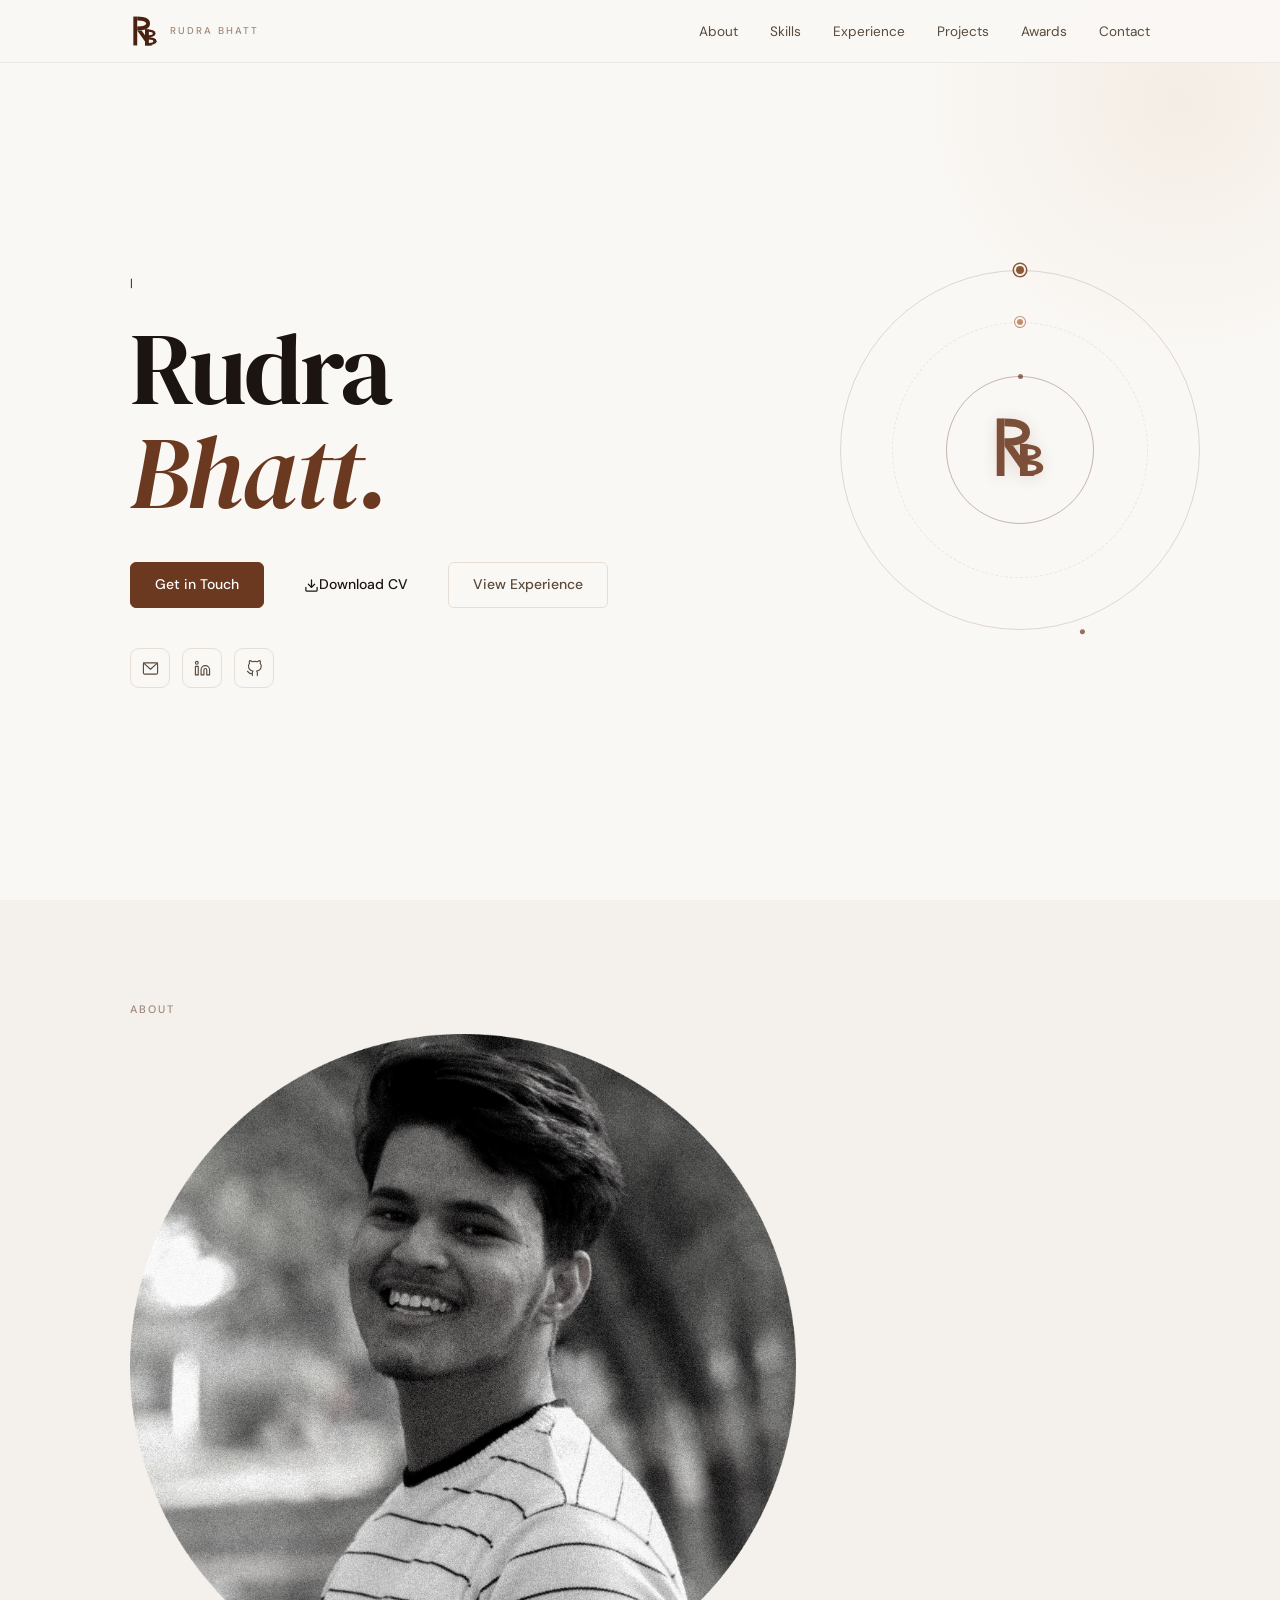
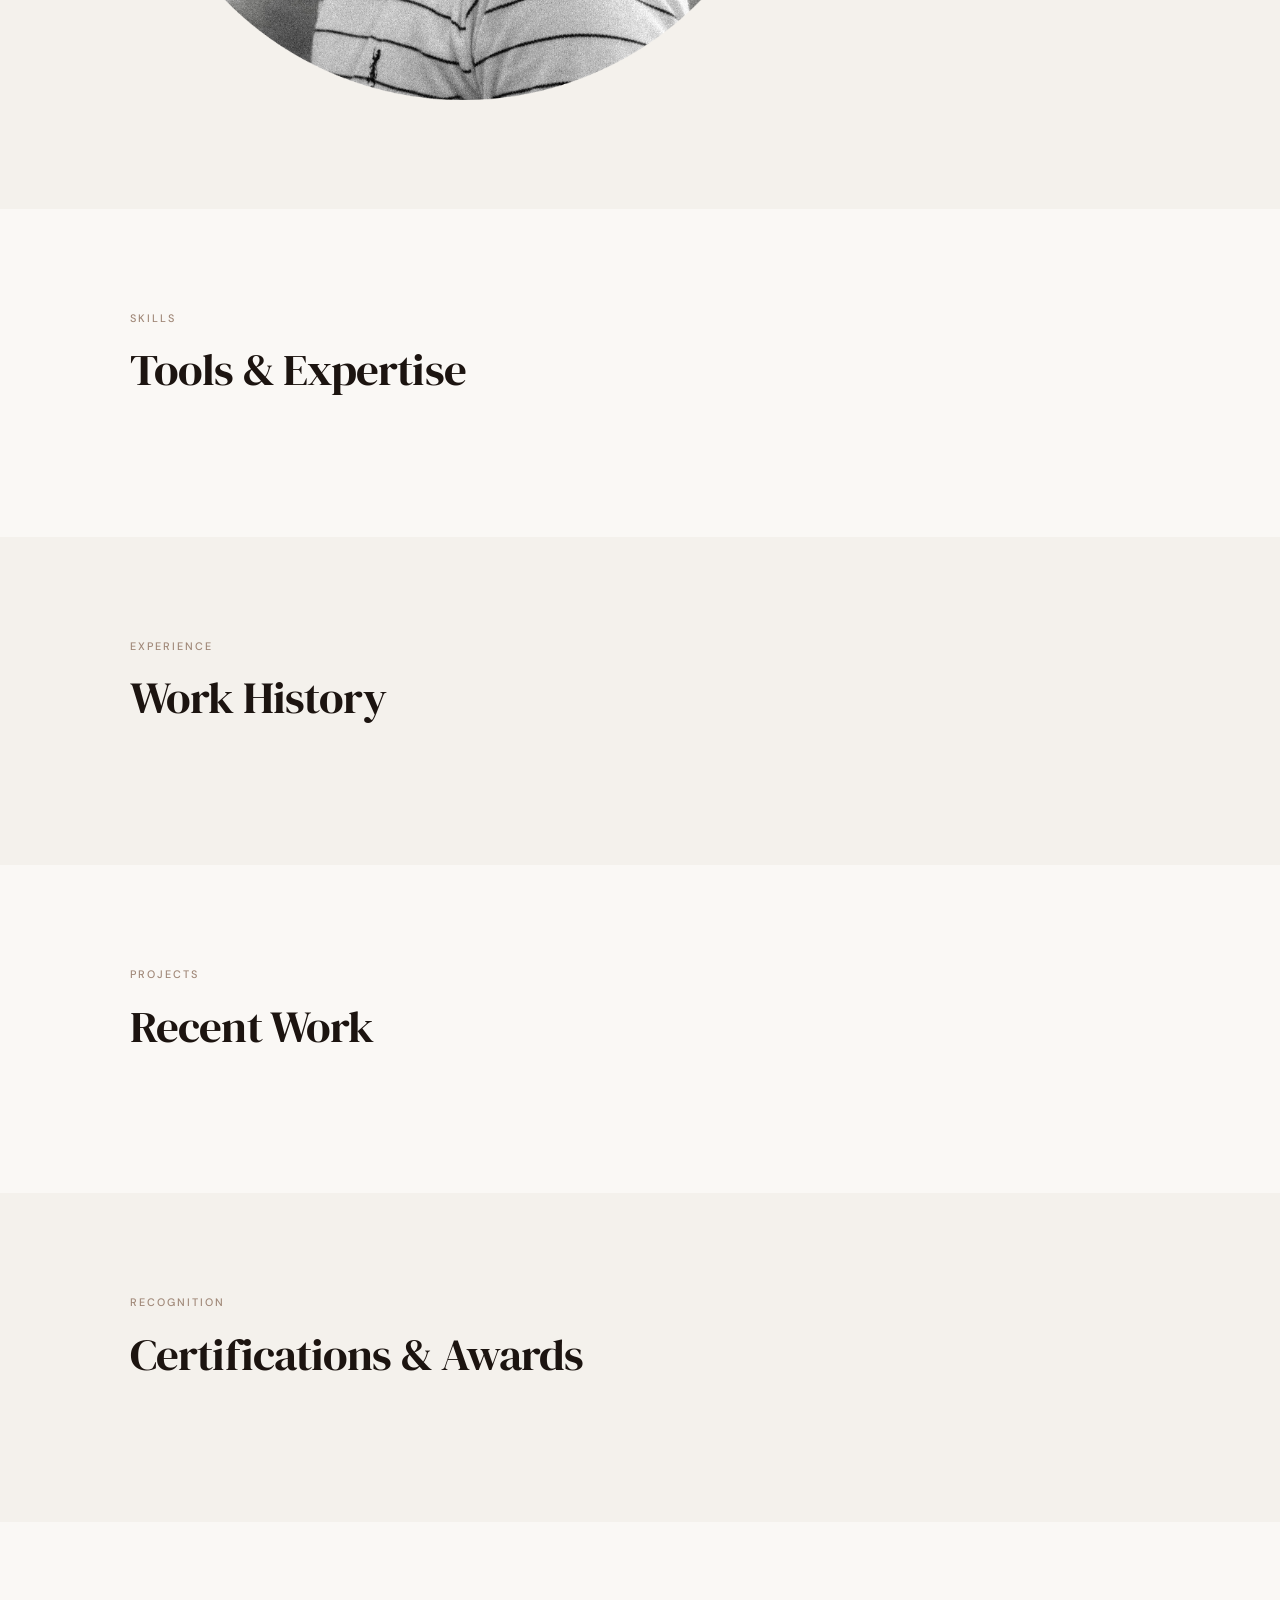
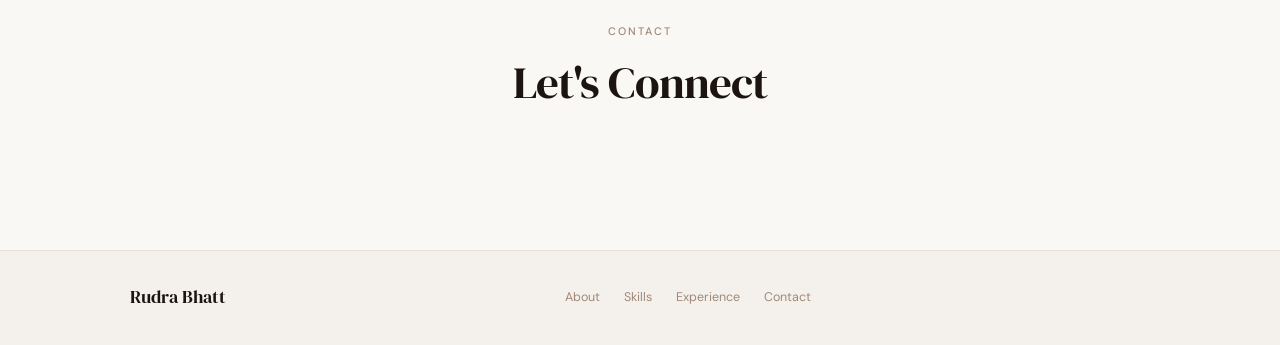
==== commit 56197f31: "Update index.html" ====
--- a/index.html
+++ b/index.html
@@ -4,12 +4,21 @@
   <meta charset="UTF-8" />
   <meta name="viewport" content="width=device-width, initial-scale=1.0" />
   <title>Rudra Bhatt — Process Analyst</title>
+  <meta name="description" content="Rudra Bhatt — Process Analyst specialising in US P&C Insurance, KPO Operations, and Excel/VBA Automation." />
+
+  <!-- Favicon: RB monogram SVG encoded inline -->
+  <link rel="icon" type="image/svg+xml" href="data:image/svg+xml,%3Csvg viewBox='0 0 108 120' xmlns='http://www.w3.org/2000/svg'%3E%3Crect width='108' height='120' rx='18' fill='%236b3820'/%3E%3Cpath d='M18,12 L32,12 L32,108 L18,108 Z' fill='white'/%3E%3Cpath d='M32,12 L32,58 Q72,58 72,35 Q72,12 32,12 Z' fill='white'/%3E%3Cpath d='M32,24 L32,46 Q60,46 60,35 Q60,24 32,24 Z' fill='%236b3820'/%3E%3Cpolygon points='32,58 46,58 82,108 68,108' fill='white'/%3E%3Cpath d='M58,54 L70,54 L70,108 L58,108 Z' fill='white'/%3E%3Cpath d='M58,54 L58,82 Q92,82 92,68 Q92,54 58,54 Z' fill='white'/%3E%3Cpath d='M70,63 L70,73 Q82,73 82,68 Q82,63 70,63 Z' fill='%236b3820'/%3E%3Cpath d='M58,80 L58,108 Q96,108 96,94 Q96,80 58,80 Z' fill='white'/%3E%3Cpath d='M70,89 L70,101 Q84,101 84,95 Q84,89 70,89 Z' fill='%236b3820'/%3E%3C/svg%3E" />
+
   <link rel="preconnect" href="https://fonts.googleapis.com" />
   <link rel="preconnect" href="https://fonts.gstatic.com" crossorigin />
   <link href="https://fonts.googleapis.com/css2?family=DM+Sans:ital,opsz,wght@0,9..40,300;0,9..40,400;0,9..40,500;1,9..40,300&family=DM+Serif+Display:ital@0;1&display=swap" rel="stylesheet" />
   <link rel="stylesheet" href="style.css" />
 </head>
 <body class="light-theme">
+
+  <!-- CUSTOM CURSOR -->
+  <div id="cursor-dot"></div>
+  <div id="cursor-ring"></div>
 
   <!-- NAV -->
   <nav id="navbar">
@@ -53,25 +62,32 @@
   <!-- HERO -->
   <section id="hero">
     <div class="hero-inner">
-      <p class="hero-eyebrow">Process Analyst · US P&C Insurance</p>
+      <p class="hero-eyebrow">
+        <span id="typewriter-text"></span><span class="typewriter-cursor">|</span>
+      </p>
       <h1 class="hero-title">Rudra<br /><em>Bhatt.</em></h1>
-      <p class="hero-sub">Operations specialist in underwriting, claims, accounting,<br class="br-desktop" /> and process automation at Dyad India Office.</p>
+      <p class="hero-sub" id="hero-sub"></p>
       <div class="hero-actions">
         <a href="#contact" class="btn btn-primary">Get in Touch</a>
+        <a id="cv-btn" href="assets/Resume_Rudra.pdf" download class="btn btn-cv">
+          <svg width="15" height="15" viewBox="0 0 24 24" fill="none" stroke="currentColor" stroke-width="2" stroke-linecap="round" stroke-linejoin="round"><path d="M21 15v4a2 2 0 0 1-2 2H5a2 2 0 0 1-2-2v-4"/><polyline points="7 10 12 15 17 10"/><line x1="12" y1="15" x2="12" y2="3"/></svg>
+          Download CV
+        </a>
         <a href="#experience" class="btn btn-ghost">View Experience</a>
       </div>
       <div class="hero-links">
-        <a href="mailto:rudrakbhatt15@gmail.com" class="social-link" aria-label="Email">
-          <svg width="18" height="18" viewBox="0 0 24 24" fill="none" stroke="currentColor" stroke-width="1.5" stroke-linecap="round" stroke-linejoin="round"><rect x="2" y="4" width="20" height="16" rx="2"/><polyline points="2,4 12,13 22,4"/></svg>
+        <a id="social-email" href="#" class="social-link" aria-label="Email">
+          <svg width="17" height="17" viewBox="0 0 24 24" fill="none" stroke="currentColor" stroke-width="1.6" stroke-linecap="round" stroke-linejoin="round"><rect x="2" y="4" width="20" height="16" rx="2"/><polyline points="2,4 12,13 22,4"/></svg>
         </a>
-        <a href="https://www.linkedin.com/in/rudrabhatt-700973402" target="_blank" class="social-link" aria-label="LinkedIn">
-          <svg width="18" height="18" viewBox="0 0 24 24" fill="none" stroke="currentColor" stroke-width="1.5" stroke-linecap="round" stroke-linejoin="round"><path d="M16 8a6 6 0 0 1 6 6v7h-4v-7a2 2 0 0 0-2-2 2 2 0 0 0-2 2v7h-4v-7a6 6 0 0 1 6-6z"/><rect x="2" y="9" width="4" height="12"/><circle cx="4" cy="4" r="2"/></svg>
+        <a id="social-linkedin" href="#" target="_blank" class="social-link" aria-label="LinkedIn">
+          <svg width="17" height="17" viewBox="0 0 24 24" fill="none" stroke="currentColor" stroke-width="1.6" stroke-linecap="round" stroke-linejoin="round"><path d="M16 8a6 6 0 0 1 6 6v7h-4v-7a2 2 0 0 0-4 0v7h-4v-7a6 6 0 0 1 6-6z"/><rect x="2" y="9" width="4" height="12"/><circle cx="4" cy="4" r="2"/></svg>
         </a>
-        <a href="https://github.com/08-rudra" target="_blank" class="social-link" aria-label="GitHub">
-          <svg width="18" height="18" viewBox="0 0 24 24" fill="none" stroke="currentColor" stroke-width="1.5" stroke-linecap="round" stroke-linejoin="round"><path d="M9 19c-5 1.5-5-2.5-7-3m14 6v-3.87a3.37 3.37 0 0 0-.94-2.61c3.14-.35 6.44-1.54 6.44-7A5.44 5.44 0 0 0 20 4.77 5.07 5.07 0 0 0 19.91 1S18.73.65 16 2.48a13.38 13.38 0 0 0-7 0C6.27.65 5.09 1 5.09 1A5.07 5.07 0 0 0 5 4.77a5.44 5.44 0 0 0-1.5 3.78c0 5.42 3.3 6.61 6.44 7A3.37 3.37 0 0 0 9 18.13V22"/></svg>
+        <a id="social-github" href="#" target="_blank" class="social-link" aria-label="GitHub">
+          <svg width="17" height="17" viewBox="0 0 24 24" fill="none" stroke="currentColor" stroke-width="1.6" stroke-linecap="round" stroke-linejoin="round"><path d="M9 19c-5 1.5-5-2.5-7-3m14 6v-3.87a3.37 3.37 0 0 0-.94-2.61c3.14-.35 6.44-1.54 6.44-7A5.44 5.44 0 0 0 20 4.77 5.07 5.07 0 0 0 19.91 1S18.73.65 16 2.48a13.38 13.38 0 0 0-7 0C6.27.65 5.09 1 5.09 1A5.07 5.07 0 0 0 5 4.77a5.44 5.44 0 0 0-1.5 3.78c0 5.42 3.3 6.61 6.44 7A3.37 3.37 0 0 0 9 18.13V22"/></svg>
         </a>
       </div>
     </div>
+
     <div class="hero-graphic" id="heroGraphic">
       <div class="orbit-wrap orbit-wrap-1"><div class="orbit-dot dot-accent"></div></div>
       <div class="orbit-wrap orbit-wrap-2"><div class="orbit-dot dot-soft"></div></div>
@@ -98,35 +114,21 @@
     </div>
   </section>
 
-  <!-- ABOUT -->
+  <!-- ABOUT — skeleton filled by JS -->
   <section id="about">
     <div class="section-inner">
       <div class="section-label">About</div>
       <div class="about-grid">
-        <div class="about-text">
-          <h2 class="section-title">I streamline operations<br /><em>and reduce manual effort.</em></h2>
-          <p>I'm a Process Analyst at Dyad India Office, working across US P&C insurance and KPO operations. My work spans new business submissions, renewal underwriting, policy endorsements, cancellations, COI processing, claims support, and accounting reconciliation.</p>
-          <p>Beyond core operations, I serve as SPOC for multiple client projects — coordinating daily workflows, resolving escalations, and standardising processes through SOP creation. I actively use Advanced Excel, VBA, and AI tools to reduce manual effort and improve output quality.</p>
-          <p>I hold a Diploma in Information Technology from GTU and am always looking to grow at the intersection of insurance operations, analytics, and automation.</p>
+        <div class="about-left">
+          <div class="profile-photo-wrap">
+            <div class="profile-photo-ring"></div>
+            <img id="profile-photo" src="assets/profile-pic.png" alt="Rudra Bhatt"
+              class="profile-photo"
+              onerror="this.closest('.profile-photo-wrap').classList.add('photo-missing')" />
+          </div>
+          <div class="about-text" id="about-text"></div>
         </div>
-        <div class="about-stats">
-          <div class="stat-card">
-            <span class="stat-num">3+</span>
-            <span class="stat-label">Projects as SPOC</span>
-          </div>
-          <div class="stat-card">
-            <span class="stat-num">1.5yr</span>
-            <span class="stat-label">Industry Experience</span>
-          </div>
-          <div class="stat-card">
-            <span class="stat-num">10+</span>
-            <span class="stat-label">Insurance Processes</span>
-          </div>
-          <div class="stat-card">
-            <span class="stat-num">1</span>
-            <span class="stat-label">Kaizenator Award</span>
-          </div>
-        </div>
+        <div class="about-stats" id="about-stats"></div>
       </div>
     </div>
   </section>
@@ -136,54 +138,7 @@
     <div class="section-inner">
       <div class="section-label">Skills</div>
       <h2 class="section-title">Tools &amp; Expertise</h2>
-      <div class="skills-grid">
-        <div class="skill-group">
-          <h4 class="skill-group-title">Insurance Operations</h4>
-          <div class="tags">
-            <span class="tag">New Business Submissions</span>
-            <span class="tag">Renewal Underwriting</span>
-            <span class="tag">Policy Endorsements</span>
-            <span class="tag">Risk Evaluation</span>
-            <span class="tag">Cancellations</span>
-            <span class="tag">COI Processing</span>
-            <span class="tag">Claims Support</span>
-            <span class="tag">Inspection Support</span>
-            <span class="tag">US P&C Insurance</span>
-          </div>
-        </div>
-        <div class="skill-group">
-          <h4 class="skill-group-title">Accounting &amp; KPO</h4>
-          <div class="tags">
-            <span class="tag">Exceptions Download</span>
-            <span class="tag">DB Reconciliation</span>
-            <span class="tag">Multi-client Workflows</span>
-            <span class="tag">Audit Readiness</span>
-            <span class="tag">SOP Creation</span>
-            <span class="tag">Quality Checks</span>
-          </div>
-        </div>
-        <div class="skill-group">
-          <h4 class="skill-group-title">Tools &amp; Automation</h4>
-          <div class="tags">
-            <span class="tag tag-accent">Advanced Excel</span>
-            <span class="tag tag-accent">VBA Automation</span>
-            <span class="tag tag-accent">Generative AI Tools</span>
-            <span class="tag">Microsoft Word</span>
-            <span class="tag">Data Analysis</span>
-            <span class="tag">Process Improvement</span>
-          </div>
-        </div>
-        <div class="skill-group">
-          <h4 class="skill-group-title">Soft Skills</h4>
-          <div class="tags">
-            <span class="tag">Escalation Management</span>
-            <span class="tag">Team Coordination</span>
-            <span class="tag">SPOC Operations</span>
-            <span class="tag">Continuous Improvement</span>
-            <span class="tag">Problem Solving</span>
-          </div>
-        </div>
-      </div>
+      <div class="skills-grid" id="skills-grid"></div>
     </div>
   </section>
 
@@ -192,49 +147,7 @@
     <div class="section-inner">
       <div class="section-label">Experience</div>
       <h2 class="section-title">Work History</h2>
-      <div class="timeline">
-
-        <div class="timeline-item">
-          <div class="timeline-dot"></div>
-          <div class="timeline-content">
-            <div class="timeline-header">
-              <div>
-                <h3 class="timeline-role">Process Analyst</h3>
-                <p class="timeline-company">Dyad India Office · Ahmedabad</p>
-              </div>
-              <span class="timeline-date">Jan 2026 – Present</span>
-            </div>
-            <ul class="timeline-bullets">
-              <li>Act as Single Point of Contact (SPOC) for 3 projects — coordinating daily operations, resolving escalations, and guiding team members</li>
-              <li>Handle end-to-end US P&C insurance operations including new business submissions, renewal underwriting, policy endorsements, risk evaluation, cancellations, COI, and inspection support</li>
-              <li>Manage accounting services including Exceptions Download processing and DB reconciliation across client workflows</li>
-              <li>Create and maintain SOPs to standardise processes and ensure audit readiness</li>
-              <li>Use Advanced Excel, VBA automation, and AI tools to reduce manual effort and improve data accuracy</li>
-              <li>Contribute to ongoing process improvement initiatives, identifying gaps and implementing corrective actions</li>
-            </ul>
-          </div>
-        </div>
-
-        <div class="timeline-item">
-          <div class="timeline-dot timeline-dot--muted"></div>
-          <div class="timeline-content">
-            <div class="timeline-header">
-              <div>
-                <h3 class="timeline-role">Junior Process Analyst</h3>
-                <p class="timeline-company">Dyad India Office · Ahmedabad</p>
-              </div>
-              <span class="timeline-date">Dec 2024 – Jan 2026</span>
-            </div>
-            <ul class="timeline-bullets">
-              <li>Executed core insurance operational tasks including insured profile setup, quote processing, and policy renewals</li>
-              <li>Supported SOP documentation and assisted senior analysts in quality checks and audits</li>
-              <li>Used Excel-based tools to track and organize operational data, improving workflow efficiency</li>
-              <li>Built strong domain knowledge across insurance and KPO processes</li>
-            </ul>
-          </div>
-        </div>
-
-      </div>
+      <div class="timeline" id="timeline"></div>
     </div>
   </section>
 
@@ -243,55 +156,7 @@
     <div class="section-inner">
       <div class="section-label">Projects</div>
       <h2 class="section-title">Recent Work</h2>
-      <div class="projects-grid">
-
-        <div class="project-card">
-          <div class="project-tag-row">
-            <span class="proj-tag">Excel · VBA</span>
-          </div>
-          <h3 class="project-title">VBA Automation Tool</h3>
-          <p class="project-desc">Built Excel-based VBA macros to automate repetitive data entry and reconciliation tasks in insurance operations, significantly cutting manual processing time.</p>
-          <div class="project-links">
-            <a href="https://github.com/08-rudra" target="_blank" class="proj-link">GitHub ↗</a>
-          </div>
-        </div>
-
-        <div class="project-card">
-          <div class="project-tag-row">
-            <span class="proj-tag">HTML · CSS · JS</span>
-          </div>
-          <h3 class="project-title">Personal Portfolio</h3>
-          <p class="project-desc">Designed and built this personal portfolio from scratch to represent professional identity in the insurance and KPO operations space.</p>
-          <div class="project-links">
-            <a href="https://github.com/08-rudra/Rudra-Portfolio-.git" target="_blank" class="proj-link">GitHub ↗</a>
-            <a href="https://08-rudra.github.io/Rudra-Portfolio-/" target="_blank" class="proj-link">Live ↗</a>
-          </div>
-        </div>
-
-        <div class="project-card">
-          <div class="project-tag-row">
-            <span class="proj-tag">JavaScript</span>
-          </div>
-          <h3 class="project-title">Random Quote Generator</h3>
-          <p class="project-desc">A lightweight JavaScript web app that fetches and displays random quotes, demonstrating frontend fundamentals and API integration concepts.</p>
-          <div class="project-links">
-            <a href="https://github.com/08-rudra/Random-Quote-Generator" target="_blank" class="proj-link">GitHub ↗</a>
-            <a href="https://08-rudra.github.io/Random-Quote-Generator/" target="_blank" class="proj-link">Live ↗</a>
-          </div>
-        </div>
-
-        <div class="project-card">
-          <div class="project-tag-row">
-            <span class="proj-tag">JavaScript</span>
-          </div>
-          <h3 class="project-title">Notes App</h3>
-          <p class="project-desc">A simple notes application with local storage support — an early project demonstrating DOM manipulation and persistent client-side state management.</p>
-          <div class="project-links">
-            <a href="https://github.com/08-rudra/Notes-.git" target="_blank" class="proj-link">GitHub ↗</a>
-          </div>
-        </div>
-
-      </div>
+      <div class="projects-grid" id="projects-grid"></div>
     </div>
   </section>
 
@@ -300,28 +165,7 @@
     <div class="section-inner">
       <div class="section-label">Recognition</div>
       <h2 class="section-title">Certifications &amp; Awards</h2>
-      <div class="awards-grid">
-        <div class="award-card award-card--featured">
-          <div class="award-icon">
-            <svg width="24" height="24" viewBox="0 0 24 24" fill="none" stroke="currentColor" stroke-width="1.5" stroke-linecap="round" stroke-linejoin="round"><circle cx="12" cy="8" r="6"/><path d="M15.477 12.89L17 22l-5-3-5 3 1.523-9.11"/></svg>
-          </div>
-          <div>
-            <h3 class="award-title">Kaizenator Award</h3>
-            <p class="award-org">Dyad India Office</p>
-            <p class="award-desc">Recognised for continuous improvement mindset and outstanding contribution to process efficiency and operational excellence.</p>
-          </div>
-        </div>
-        <div class="award-card">
-          <div class="award-icon award-icon--muted">
-            <svg width="24" height="24" viewBox="0 0 24 24" fill="none" stroke="currentColor" stroke-width="1.5" stroke-linecap="round" stroke-linejoin="round"><path d="M22 10v6M2 10l10-5 10 5-10 5z"/><path d="M6 12v5c3 3 9 3 12 0v-5"/></svg>
-          </div>
-          <div>
-            <h3 class="award-title">Diploma — Information Technology</h3>
-            <p class="award-org">Gujarat Technological University</p>
-            <p class="award-desc">Completed a 3-year diploma program with focus on IT systems, programming fundamentals, and software development principles.</p>
-          </div>
-        </div>
-      </div>
+      <div class="awards-grid" id="awards-grid"></div>
     </div>
   </section>
 
@@ -330,38 +174,26 @@
     <div class="section-inner contact-inner">
       <div class="section-label">Contact</div>
       <h2 class="section-title">Let's Connect</h2>
-      <p class="contact-sub">Open to opportunities in InsurTech, KPO operations, and process automation. Feel free to reach out.</p>
-      <div class="contact-cards">
-        <a href="mailto:rudrakbhatt15@gmail.com" class="contact-card">
-          <svg width="20" height="20" viewBox="0 0 24 24" fill="none" stroke="currentColor" stroke-width="1.5" stroke-linecap="round" stroke-linejoin="round"><rect x="2" y="4" width="20" height="16" rx="2"/><polyline points="2,4 12,13 22,4"/></svg>
-          <span>rudrakbhatt15@gmail.com</span>
-        </a>
-        <a href="tel:+919054806054" class="contact-card">
-          <svg width="20" height="20" viewBox="0 0 24 24" fill="none" stroke="currentColor" stroke-width="1.5" stroke-linecap="round" stroke-linejoin="round"><path d="M22 16.92v3a2 2 0 0 1-2.18 2 19.79 19.79 0 0 1-8.63-3.07A19.5 19.5 0 0 1 4.69 13a19.79 19.79 0 0 1-3.07-8.67A2 2 0 0 1 3.6 2.18h3a2 2 0 0 1 2 1.72c.127.96.361 1.903.7 2.81a2 2 0 0 1-.45 2.11L7.91 9.91a16 16 0 0 0 6.16 6.16l.91-.91a2 2 0 0 1 2.11-.45c.907.339 1.85.573 2.81.7A2 2 0 0 1 22 16.92z"/></svg>
-          <span>+91 90548 06054</span>
-        </a>
-        <a href="https://www.linkedin.com/in/rudrabhatt-700973402" target="_blank" class="contact-card">
-          <svg width="20" height="20" viewBox="0 0 24 24" fill="none" stroke="currentColor" stroke-width="1.5" stroke-linecap="round" stroke-linejoin="round"><path d="M16 8a6 6 0 0 1 6 6v7h-4v-7a2 2 0 0 0-2-2 2 2 0 0 0-2 2v7h-4v-7a6 6 0 0 1 6-6z"/><rect x="2" y="9" width="4" height="12"/><circle cx="4" cy="4" r="2"/></svg>
-          <span>LinkedIn Profile</span>
-        </a>
-      </div>
+      <p class="contact-sub" id="contact-sub"></p>
+      <div class="contact-cards" id="contact-cards"></div>
     </div>
   </section>
 
   <!-- FOOTER -->
   <footer>
     <div class="footer-inner">
-      <span class="footer-logo">Rudra Bhatt</span>
+      <a href="#hero" class="footer-logo">Rudra Bhatt</a>
       <nav class="footer-nav">
         <a href="#about">About</a>
         <a href="#skills">Skills</a>
         <a href="#experience">Experience</a>
         <a href="#contact">Contact</a>
       </nav>
-      <p class="footer-copy">© 2025 Rudra Bhatt. All rights reserved.</p>
+      <p class="footer-copy" id="footer-copy"></p>
     </div>
   </footer>
 
+  <script src="content.js"></script>
   <script src="script.js"></script>
 </body>
 </html>
